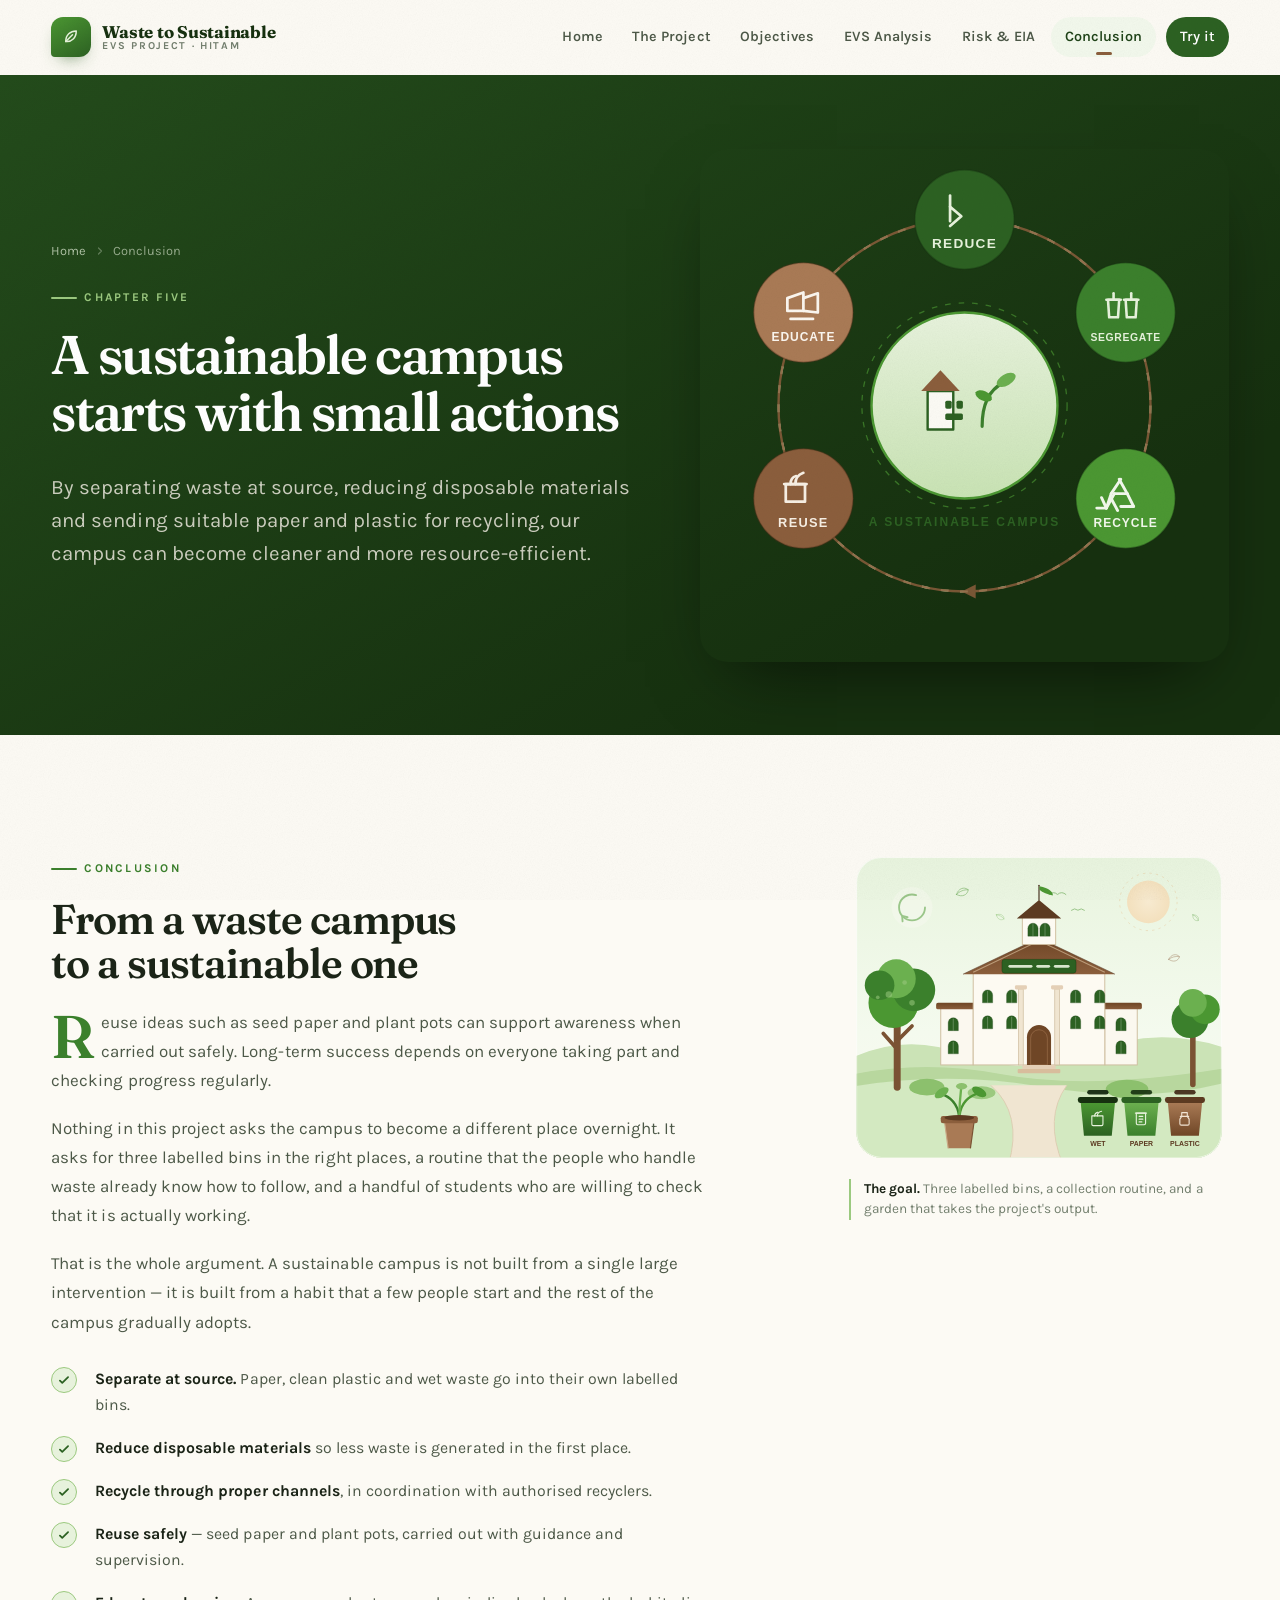
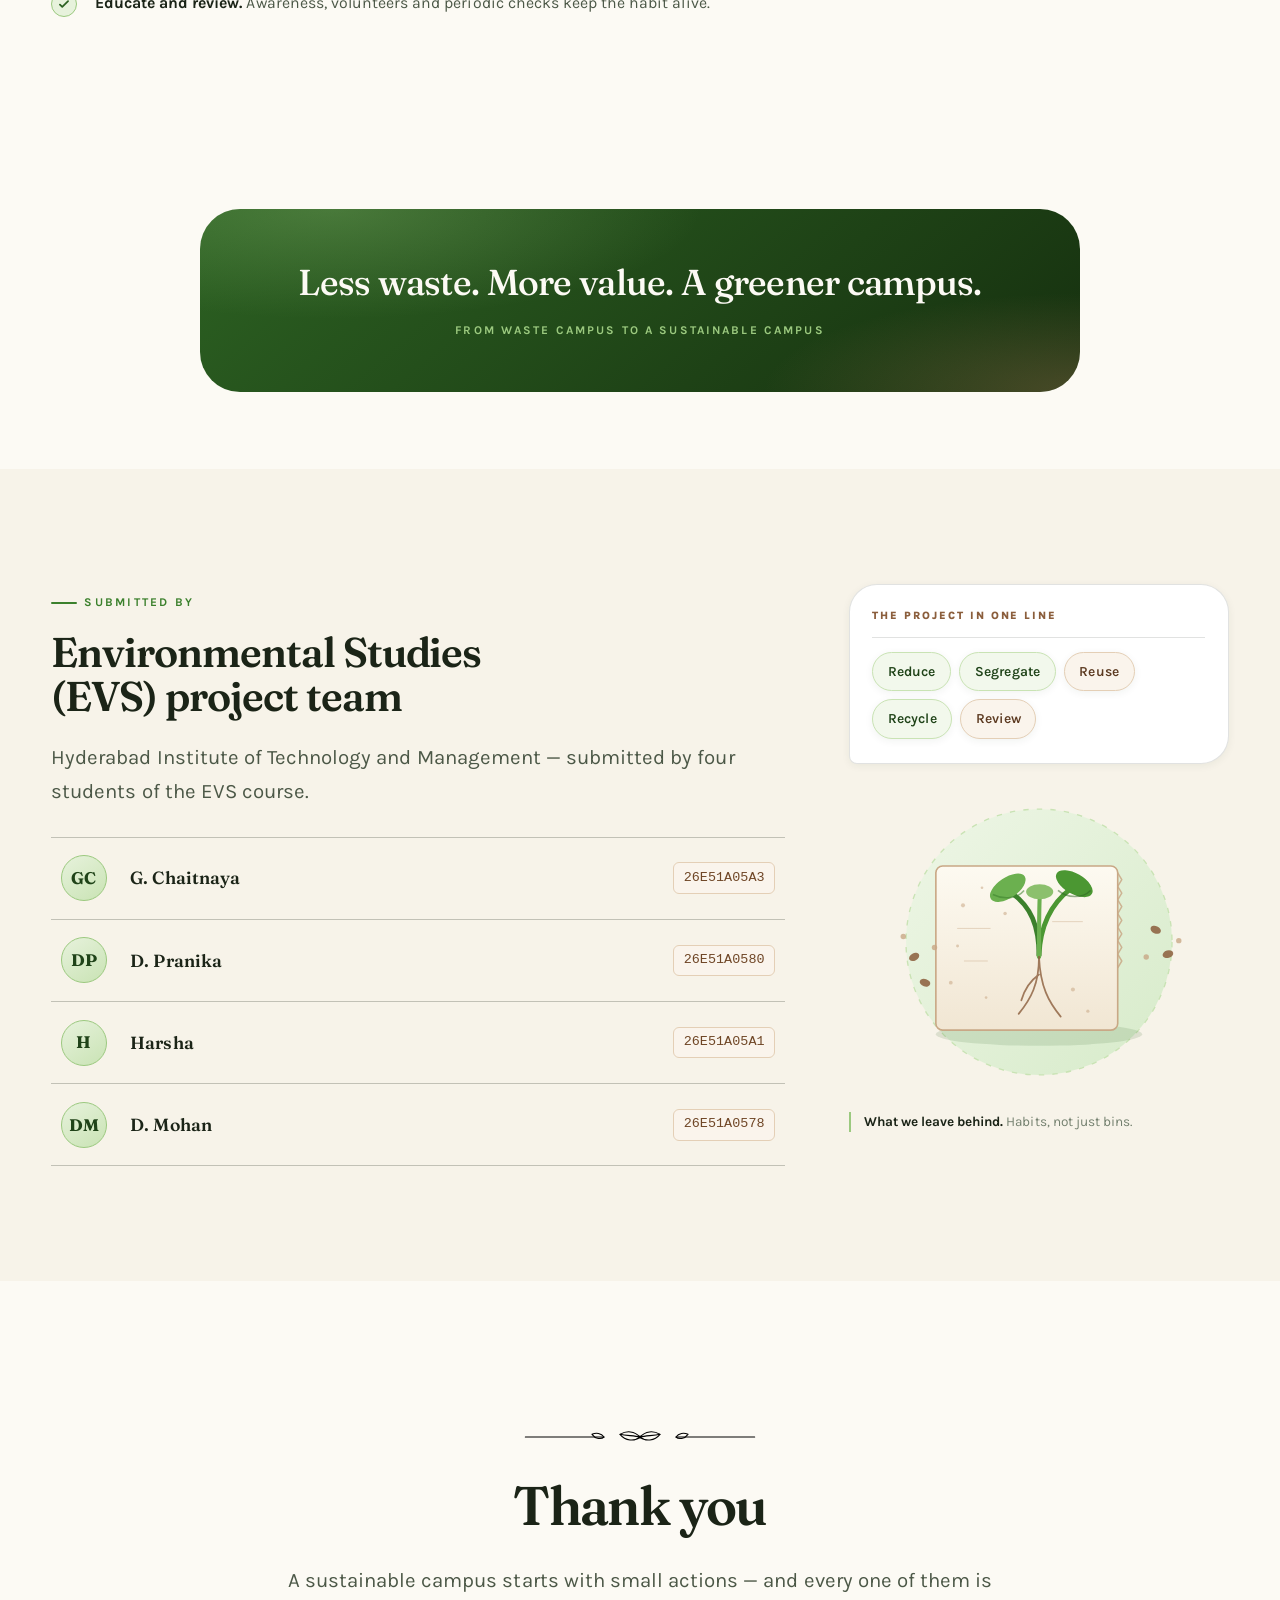
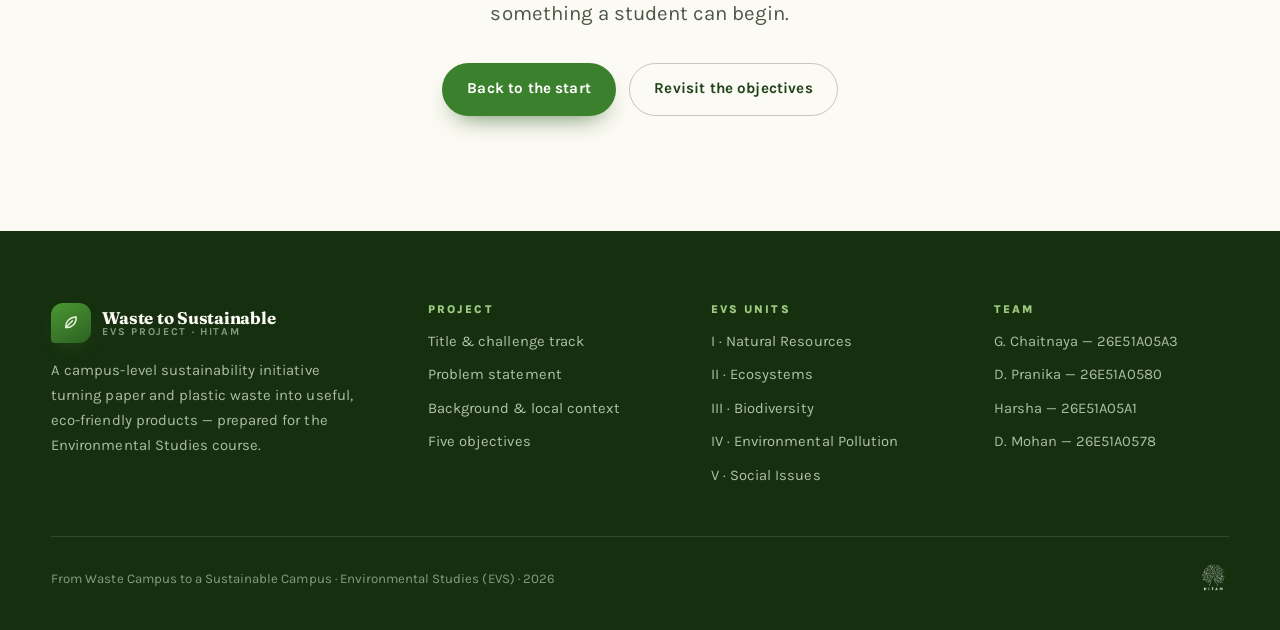
==== conclusion.html @ 734e5c44 "Add EVS project website: six pages, assets and screenshots" ====
<!DOCTYPE html>
<html lang="en">
<head>
<meta charset="utf-8">
<meta name="viewport" content="width=device-width, initial-scale=1">
<title>Conclusion — From Waste Campus to a Sustainable Campus | EVS Project</title>
<meta name="description" content="The conclusion of the EVS project From Waste Campus to a Sustainable Campus, with the project team of Hyderabad Institute of Technology and Management.">
<link rel="icon" href="assets/img/favicon.svg" type="image/svg+xml">
<link rel="preconnect" href="https://fonts.googleapis.com">
<link rel="preconnect" href="https://fonts.gstatic.com" crossorigin>
<link href="https://fonts.googleapis.com/css2?family=Fraunces:ital,opsz,wght,SOFT,WONK@0,9..144,300..800,0..100,0..1;1,9..144,300..800,0..100,0..1&family=Karla:ital,wght@0,400..700;1,400..600&display=swap" rel="stylesheet">
<link rel="stylesheet" href="assets/css/style.css">
</head>
<body>

<div class="progress" aria-hidden="true"></div>

<header class="site-header">
  <div class="shell nav">
    <a class="brand" href="index.html">
      <span class="brand__mark" aria-hidden="true">
        <svg viewBox="0 0 64 64" fill="none" stroke="currentColor" stroke-width="4" stroke-linecap="round" stroke-linejoin="round">
          <path d="M18 44 C18 26 30 16 46 16 C46 34 34 46 18 44 Z"/><path d="M18 44 L36 26"/>
        </svg>
      </span>
      <span class="brand__text">
        <span class="brand__name">Waste&nbsp;to&nbsp;Sustainable</span>
        <span class="brand__sub">EVS Project · HITAM</span>
      </span>
    </a>
    <button class="nav__toggle" type="button" aria-expanded="false" aria-label="Toggle navigation menu">
      <span></span><span></span><span></span>
    </button>
    <ul class="nav__links">
      <li><a href="index.html">Home</a></li>
      <li><a href="project.html">The Project</a></li>
      <li><a href="objectives.html">Objectives</a></li>
      <li><a href="evs-analysis.html">EVS Analysis</a></li>
      <li><a href="risk.html">Risk &amp; EIA</a></li>
      <li><a href="conclusion.html">Conclusion</a></li>
      <li><a class="nav__cta" href="objectives.html#lab">Try it</a></li>
    </ul>
  </div>
</header>

<!-- ======================================================= PAGE HERO -->
<section class="phero">
  <div class="shell phero__inner">
    <div>
      <nav class="crumbs" aria-label="Breadcrumb">
        <a href="index.html">Home</a>
        <svg viewBox="0 0 24 24" fill="none" stroke="currentColor" stroke-width="2.4" stroke-linecap="round" stroke-linejoin="round"><path d="m9 6 6 6-6 6"/></svg>
        <span>Conclusion</span>
      </nav>
      <span class="eyebrow" style="color:var(--green-300)">Chapter five</span>
      <h1 class="display-lg">A sustainable campus starts with small actions</h1>
      <p class="lede">
        By separating waste at source, reducing disposable materials and sending suitable paper and
        plastic for recycling, our campus can become cleaner and more resource-efficient.
      </p>
    </div>
    <div class="phero__art">
      <img src="assets/img/cycle-loop.svg" alt="Five-step loop connecting Reduce, Segregate, Recycle, Reuse and Educate around a campus building.">
    </div>
  </div>
</section>

<!-- ======================================================= NARRATIVE -->
<section class="section">
  <div class="shell ed ed--wide-side">
    <div class="ed__main prose reveal">
      <span class="eyebrow">Conclusion</span>
      <h2 class="display-md">From a waste campus to a sustainable one</h2>
      <p>
        Reuse ideas such as seed paper and plant pots can support awareness when carried out safely.
        Long-term success depends on everyone taking part and checking progress regularly.
      </p>
      <p>
        Nothing in this project asks the campus to become a different place overnight. It asks for
        three labelled bins in the right places, a routine that the people who handle waste already
        know how to follow, and a handful of students who are willing to check that it is actually
        working.
      </p>
      <p>
        That is the whole argument. A sustainable campus is not built from a single large
        intervention — it is built from a habit that a few people start and the rest of the campus
        gradually adopts.
      </p>

      <ul class="checklist" style="margin-top:1.8rem;gap:1rem">
        <li><span class="checklist__mark"><svg viewBox="0 0 24 24" fill="none" stroke="currentColor" stroke-width="3" stroke-linecap="round" stroke-linejoin="round"><path d="m5 13 4 4L19 7"/></svg></span><span><strong>Separate at source.</strong> Paper, clean plastic and wet waste go into their own labelled bins.</span></li>
        <li><span class="checklist__mark"><svg viewBox="0 0 24 24" fill="none" stroke="currentColor" stroke-width="3" stroke-linecap="round" stroke-linejoin="round"><path d="m5 13 4 4L19 7"/></svg></span><span><strong>Reduce disposable materials</strong> so less waste is generated in the first place.</span></li>
        <li><span class="checklist__mark"><svg viewBox="0 0 24 24" fill="none" stroke="currentColor" stroke-width="3" stroke-linecap="round" stroke-linejoin="round"><path d="m5 13 4 4L19 7"/></svg></span><span><strong>Recycle through proper channels</strong>, in coordination with authorised recyclers.</span></li>
        <li><span class="checklist__mark"><svg viewBox="0 0 24 24" fill="none" stroke="currentColor" stroke-width="3" stroke-linecap="round" stroke-linejoin="round"><path d="m5 13 4 4L19 7"/></svg></span><span><strong>Reuse safely</strong> — seed paper and plant pots, carried out with guidance and supervision.</span></li>
        <li><span class="checklist__mark"><svg viewBox="0 0 24 24" fill="none" stroke="currentColor" stroke-width="3" stroke-linecap="round" stroke-linejoin="round"><path d="m5 13 4 4L19 7"/></svg></span><span><strong>Educate and review.</strong> Awareness, volunteers and periodic checks keep the habit alive.</span></li>
      </ul>
    </div>

    <aside class="ed__aside reveal">
      <figure class="figure figure--bare">
        <img src="assets/img/hero-campus.svg" alt="Illustration of the campus with labelled bins, trees and a plant pot made from a reused container.">
        <figcaption><b>The goal.</b> Three labelled bins, a collection routine, and a garden that takes the project's output.</figcaption>
      </figure>
    </aside>
  </div>
</section>

<!-- ======================================================= PULL -->
<section class="section section--tight">
  <div class="shell shell--narrow">
    <div class="pull reveal">
      <blockquote>Less waste. More value. A greener campus.</blockquote>
      <cite>From Waste Campus to a Sustainable Campus</cite>
    </div>
  </div>
</section>

<!-- ======================================================= TEAM -->
<section class="section section--paper">
  <div class="shell ed ed--wide-side">
    <div class="ed__main reveal">
      <span class="eyebrow">Submitted by</span>
      <h2 class="display-md">Environmental Studies (EVS) project team</h2>
      <p class="lede" style="margin:.7rem 0 1.8rem">
        Hyderabad Institute of Technology and Management — submitted by four students of the EVS
        course.
      </p>

      <div class="roster">
        <div class="roster__row">
          <span class="roster__av">GC</span>
          <span class="roster__n">G. Chaitnaya</span>
          <span class="roster__r">26E51A05A3</span>
        </div>
        <div class="roster__row">
          <span class="roster__av">DP</span>
          <span class="roster__n">D. Pranika</span>
          <span class="roster__r">26E51A0580</span>
        </div>
        <div class="roster__row">
          <span class="roster__av">H</span>
          <span class="roster__n">Harsha</span>
          <span class="roster__r">26E51A05A1</span>
        </div>
        <div class="roster__row">
          <span class="roster__av">DM</span>
          <span class="roster__n">D. Mohan</span>
          <span class="roster__r">26E51A0578</span>
        </div>
      </div>
    </div>

    <aside class="ed__aside reveal">
      <div class="sidecard">
        <div class="sidecard__title">The project in one line</div>
        <div class="tag-strip">
          <span class="chip chip--green">Reduce</span>
          <span class="chip chip--green">Segregate</span>
          <span class="chip chip--brown">Reuse</span>
          <span class="chip chip--green">Recycle</span>
          <span class="chip chip--brown">Review</span>
        </div>
      </div>
      <figure class="figure figure--bare" style="margin-top:1.4rem">
        <img src="assets/img/seed-paper.svg" alt="Recycled paper sheet with a seedling sprouting through it.">
        <figcaption><b>What we leave behind.</b> Habits, not just bins.</figcaption>
      </figure>
    </aside>
  </div>
</section>

<!-- ======================================================= THANKS -->
<section class="section">
  <div class="shell shell--narrow text-center">
    <img class="divider-leaf reveal" src="assets/img/leaf-rule.svg" alt="" style="width:240px;color:var(--green-500);margin-inline:auto">
    <h2 class="display-lg reveal" style="margin-top:.5rem">Thank you</h2>
    <p class="lede reveal" style="margin-inline:auto">
      A sustainable campus starts with small actions — and every one of them is something a student
      can begin.
    </p>
    <div class="reveal" style="margin-top:2rem;display:flex;gap:.8rem;justify-content:center;flex-wrap:wrap">
      <a class="btn btn--primary" href="index.html">Back to the start</a>
      <a class="btn btn--ghost" href="objectives.html">Revisit the objectives</a>
    </div>
  </div>
</section>

<!-- ======================================================= FOOTER -->
<footer class="site-footer">
  <div class="shell">
    <div class="footer__grid">
      <div class="footer__brand">
        <a class="brand" href="index.html" style="color:var(--cream)">
          <span class="brand__mark" aria-hidden="true">
            <svg viewBox="0 0 64 64" fill="none" stroke="currentColor" stroke-width="4" stroke-linecap="round" stroke-linejoin="round"><path d="M18 44 C18 26 30 16 46 16 C46 34 34 46 18 44 Z"/><path d="M18 44 L36 26"/></svg>
          </span>
          <span class="brand__text">
            <span class="brand__name">Waste&nbsp;to&nbsp;Sustainable</span>
            <span class="brand__sub" style="color:rgba(231,242,220,.55)">EVS Project · HITAM</span>
          </span>
        </a>
        <p>
          A campus-level sustainability initiative turning paper and plastic waste into useful,
          eco-friendly products — prepared for the Environmental Studies course.
        </p>
      </div>
      <div>
        <h4>Project</h4>
        <ul class="footer__list">
          <li><a href="project.html">Title &amp; challenge track</a></li>
          <li><a href="project.html#problem">Problem statement</a></li>
          <li><a href="project.html#background">Background &amp; local context</a></li>
          <li><a href="objectives.html">Five objectives</a></li>
        </ul>
      </div>
      <div>
        <h4>EVS units</h4>
        <ul class="footer__list">
          <li><a href="evs-analysis.html#unit-1">I · Natural Resources</a></li>
          <li><a href="evs-analysis.html#unit-2">II · Ecosystems</a></li>
          <li><a href="evs-analysis.html#unit-3">III · Biodiversity</a></li>
          <li><a href="evs-analysis.html#unit-4">IV · Environmental Pollution</a></li>
          <li><a href="evs-analysis.html#unit-5">V · Social Issues</a></li>
        </ul>
      </div>
      <div>
        <h4>Team</h4>
        <ul class="footer__list">
          <li>G. Chaitnaya — 26E51A05A3</li>
          <li>D. Pranika — 26E51A0580</li>
          <li>Harsha — 26E51A05A1</li>
          <li>D. Mohan — 26E51A0578</li>
        </ul>
      </div>
    </div>
    <div class="footer__bottom">
      <span>From Waste Campus to a Sustainable Campus · Environmental Studies (EVS) · <span data-year>2026</span></span>
      <span class="footer__seal"><img src="assets/img/hitam-mark.png" alt="HITAM — find your path"></span>
    </div>
  </div>
</footer>

<button class="to-top" type="button" aria-label="Back to top">
  <svg viewBox="0 0 24 24" stroke-width="2.4" stroke-linecap="round" stroke-linejoin="round"><path d="M12 19V5"/><path d="m5 12 7-7 7 7"/></svg>
</button>

<script src="assets/js/main.js"></script>
</body>
</html>
---- assets/css/style.css ----
/* ==========================================================================
   FROM WASTE CAMPUS TO A SUSTAINABLE CAMPUS
   EVS Project Website — Design System
   Palette: Greens (campus) · White/Paper · Light Chocolate Brown (earth)
   ========================================================================== */

/* --------------------------------------------------------------------------
   1. TOKENS
   -------------------------------------------------------------------------- */
:root {
  /* Greens */
  --green-900: #16300f;
  --green-800: #1f4318;
  --green-700: #2c6122;
  --green-600: #3b802c;
  --green-500: #4b9732;   /* HITAM green, sampled from the source deck */
  --green-400: #6bb04f;
  --green-300: #9bc97f;
  --green-200: #c9e3b4;
  --green-100: #e7f2dc;
  --green-050: #f2f8ec;

  /* Light chocolate brown */
  --brown-900: #3e2513;
  --brown-800: #4a2d18;
  --brown-700: #5c3a21;
  --brown-600: #6f4626;
  --brown-500: #8b5e3c;
  --brown-400: #a97a55;
  --brown-300: #c9a886;
  --brown-200: #e4cfb6;
  --brown-100: #f1e3d3;
  --brown-050: #faf4ec;

  /* Neutrals */
  --cream: #fcfaf4;
  --paper: #f7f3e9;
  --white: #ffffff;
  --ink: #1b2417;
  --ink-soft: #4c5847;
  --ink-mute: #74806f;

  --line: rgba(27, 36, 23, 0.13);
  --line-strong: rgba(27, 36, 23, 0.24);

  /* Typography */
  --font-display: "Fraunces", "Iowan Old Style", Georgia, "Times New Roman", serif;
  --font-body: "Karla", "Helvetica Neue", -apple-system, BlinkMacSystemFont, "Segoe UI", sans-serif;

  /* Space & shape */
  --shell: 1240px;
  --gut: clamp(1.15rem, 4vw, 3.5rem);
  --r-sm: 10px;
  --r-md: 18px;
  --r-lg: 28px;
  --r-xl: 40px;

  --shadow-sm: 0 2px 8px rgba(22, 48, 15, 0.06);
  --shadow-md: 0 12px 30px -14px rgba(22, 48, 15, 0.28);
  --shadow-lg: 0 30px 70px -28px rgba(22, 48, 15, 0.4);

  --ease: cubic-bezier(0.22, 0.61, 0.36, 1);
}

/* --------------------------------------------------------------------------
   2. RESET & BASE
   -------------------------------------------------------------------------- */
*,
*::before,
*::after { box-sizing: border-box; }

html {
  scroll-behavior: smooth;
  -webkit-text-size-adjust: 100%;
}

body {
  margin: 0;
  background: var(--cream);
  color: var(--ink);
  font-family: var(--font-body);
  font-size: clamp(1rem, 0.97rem + 0.14vw, 1.075rem);
  line-height: 1.68;
  font-weight: 400;
  letter-spacing: 0.002em;
  -webkit-font-smoothing: antialiased;
  overflow-x: hidden;
}

img, svg { max-width: 100%; display: block; }
button { font: inherit; color: inherit; }

h1, h2, h3, h4 {
  font-family: var(--font-display);
  font-weight: 600;
  line-height: 1.06;
  letter-spacing: -0.02em;
  margin: 0 0 0.55em;
  text-wrap: balance;
  font-variation-settings: "SOFT" 18, "WONK" 0;
}

p { margin: 0 0 1.1em; text-wrap: pretty; }
p:last-child { margin-bottom: 0; }

a { color: var(--green-700); text-decoration-color: var(--green-300); text-underline-offset: 3px; }
a:hover { color: var(--brown-600); }

::selection { background: var(--green-200); color: var(--green-900); }

:focus-visible {
  outline: 2.5px solid var(--brown-500);
  outline-offset: 3px;
  border-radius: 4px;
}

/* Paper grain overlay */
body::before {
  content: "";
  position: fixed;
  inset: 0;
  pointer-events: none;
  z-index: 9999;
  opacity: 0.32;
  mix-blend-mode: multiply;
  background-image: url("data:image/svg+xml,%3Csvg xmlns='http://www.w3.org/2000/svg' width='180' height='180'%3E%3Cfilter id='n'%3E%3CfeTurbulence type='fractalNoise' baseFrequency='0.85' numOctaves='3' stitchTiles='stitch'/%3E%3CfeColorMatrix type='saturate' values='0'/%3E%3C/filter%3E%3Crect width='180' height='180' filter='url(%23n)' opacity='0.22'/%3E%3C/svg%3E");
}

/* --------------------------------------------------------------------------
   3. LAYOUT PRIMITIVES
   -------------------------------------------------------------------------- */
.shell {
  width: min(100% - (var(--gut) * 2), var(--shell));
  margin-inline: auto;
}

.shell--wide { --shell: 1440px; }
.shell--narrow { --shell: 880px; }

.section {
  padding-block: clamp(4rem, 9vw, 8rem);
  position: relative;
}

.section--tight { padding-block: clamp(3rem, 6vw, 5rem); }
.section--paper { background: var(--paper); }
.section--green { background: var(--green-800); color: var(--green-100); }
.section--brown { background: var(--brown-050); }
.section--dark-green { background: var(--green-900); color: var(--green-100); }

/* --------------------------------------------------------------------------
   4. TYPOGRAPHY HELPERS
   -------------------------------------------------------------------------- */
.eyebrow {
  display: inline-flex;
  align-items: center;
  gap: 0.6em;
  font-size: 0.74rem;
  font-weight: 700;
  letter-spacing: 0.19em;
  text-transform: uppercase;
  color: var(--green-600);
  margin-bottom: 1.1rem;
}
.eyebrow::before {
  content: "";
  width: 26px;
  height: 2px;
  background: currentColor;
  border-radius: 2px;
}
.section--green .eyebrow,
.section--dark-green .eyebrow { color: var(--green-300); }

.display-xl {
  font-size: clamp(2.6rem, 1.5rem + 5.2vw, 5rem);
  font-weight: 600;
  letter-spacing: -0.035em;
  line-height: 0.97;
}
.display-lg {
  font-size: clamp(2rem, 1.25rem + 3.1vw, 3.4rem);
  letter-spacing: -0.03em;
}
.display-md {
  font-size: clamp(1.6rem, 1.1rem + 2.2vw, 2.6rem);
  letter-spacing: -0.025em;
}

.lede {
  font-size: clamp(1.05rem, 0.98rem + 0.45vw, 1.28rem);
  line-height: 1.62;
  color: var(--ink-soft);
  max-width: 62ch;
}
.section--green .lede,
.section--dark-green .lede { color: rgba(231, 242, 220, 0.86); }

.serif-italic {
  font-family: var(--font-display);
  font-style: italic;
  font-variation-settings: "SOFT" 40, "WONK" 1;
  font-weight: 400;
}

.text-center { text-align: center; }
.text-center .lede { margin-inline: auto; }
.measure { max-width: 68ch; }
.measure-tight { max-width: 54ch; }

.green-text { color: var(--green-600); }
.brown-text { color: var(--brown-500); }
.muted { color: var(--ink-mute); }

/* --------------------------------------------------------------------------
   5. BUTTONS & CHIPS
   -------------------------------------------------------------------------- */
.btn {
  display: inline-flex;
  align-items: center;
  justify-content: center;
  gap: 0.6em;
  padding: 0.85em 1.6em;
  border-radius: 999px;
  border: 1.5px solid transparent;
  font-weight: 700;
  font-size: 0.95rem;
  letter-spacing: 0.01em;
  text-decoration: none;
  cursor: pointer;
  transition: transform 0.28s var(--ease), background-color 0.28s var(--ease),
              color 0.28s var(--ease), border-color 0.28s var(--ease),
              box-shadow 0.28s var(--ease);
  white-space: nowrap;
}
.btn svg { width: 1.05em; height: 1.05em; flex: none; }

.btn--primary {
  background: var(--green-600);
  color: var(--white);
  box-shadow: 0 12px 26px -14px rgba(44, 97, 34, 0.9);
}
.btn--primary:hover {
  background: var(--green-700);
  color: var(--white);
  transform: translateY(-2px);
  box-shadow: 0 18px 32px -14px rgba(44, 97, 34, 0.85);
}

.btn--chocolate {
  background: var(--brown-500);
  color: var(--white);
  box-shadow: 0 12px 26px -14px rgba(92, 58, 33, 0.9);
}
.btn--chocolate:hover {
  background: var(--brown-700);
  color: var(--white);
  transform: translateY(-2px);
}

.btn--ghost {
  border-color: var(--line-strong);
  color: var(--green-800);
  background: transparent;
}
.btn--ghost:hover {
  border-color: var(--green-500);
  background: var(--green-050);
  color: var(--green-800);
  transform: translateY(-2px);
}

.btn--onDark {
  border-color: rgba(255, 255, 255, 0.45);
  color: var(--white);
}
.btn--onDark:hover {
  background: rgba(255, 255, 255, 0.12);
  border-color: var(--white);
  color: var(--white);
  transform: translateY(-2px);
}

.chip {
  display: inline-flex;
  align-items: center;
  gap: 0.5em;
  padding: 0.5em 1.05em;
  border-radius: 999px;
  border: 1px solid var(--line);
  background: var(--white);
  font-size: 0.87rem;
  font-weight: 600;
  letter-spacing: 0.01em;
  color: var(--ink-soft);
  box-shadow: var(--shadow-sm);
}
.chip--green { background: var(--green-050); border-color: var(--green-200); color: var(--green-800); }
.chip--brown { background: var(--brown-050); border-color: var(--brown-200); color: var(--brown-700); }
.chip .dot { width: 7px; height: 7px; border-radius: 50%; background: currentColor; flex: none; }

/* --------------------------------------------------------------------------
   6. HEADER / NAV
   -------------------------------------------------------------------------- */
.progress {
  position: fixed;
  top: 0;
  left: 0;
  height: 3px;
  width: 100%;
  transform-origin: 0 50%;
  transform: scaleX(0);
  background: linear-gradient(90deg, var(--green-400), var(--green-600), var(--brown-500));
  z-index: 120;
}

.site-header {
  position: sticky;
  top: 0;
  z-index: 110;
  background: rgba(252, 250, 244, 0.94);
  backdrop-filter: blur(18px) saturate(1.3);
  -webkit-backdrop-filter: blur(14px) saturate(1.3);
  border-bottom: 1px solid transparent;
  transition: border-color 0.3s var(--ease), box-shadow 0.3s var(--ease),
              background-color 0.3s var(--ease);
}
.site-header.is-stuck {
  border-bottom-color: var(--line);
  box-shadow: 0 10px 30px -26px rgba(22, 48, 15, 0.7);
}

.nav {
  display: flex;
  align-items: center;
  justify-content: space-between;
  gap: 1.5rem;
  min-height: 74px;
}

.brand {
  display: inline-flex;
  align-items: center;
  gap: 0.7rem;
  text-decoration: none;
  color: var(--green-900);
  flex: none;
}
.brand__mark {
  width: 40px;
  height: 40px;
  flex: none;
  border-radius: 12px 12px 12px 4px;
  background: linear-gradient(150deg, var(--green-500), var(--green-700));
  display: grid;
  place-items: center;
  color: var(--green-100);
  box-shadow: 0 8px 18px -10px rgba(44, 97, 34, 0.9);
}
.brand__mark svg { width: 24px; height: 24px; }
.brand__text { display: flex; flex-direction: column; line-height: 1.05; }
.brand__name {
  font-family: var(--font-display);
  font-weight: 700;
  font-size: 1.06rem;
  letter-spacing: -0.015em;
}
.brand__sub {
  font-size: 0.66rem;
  letter-spacing: 0.16em;
  text-transform: uppercase;
  color: var(--ink-mute);
  font-weight: 700;
}

.nav__links {
  display: flex;
  align-items: center;
  gap: 0.15rem;
  list-style: none;
  margin: 0;
  padding: 0;
}
.nav__links a {
  display: block;
  padding: 0.5rem 0.85rem;
  border-radius: 999px;
  font-size: 0.9rem;
  font-weight: 600;
  color: var(--ink-soft);
  text-decoration: none;
  position: relative;
  transition: color 0.25s var(--ease), background-color 0.25s var(--ease);
}
.nav__links a:hover { color: var(--green-800); background: var(--green-050); }
.nav__links a[aria-current="page"] { color: var(--green-800); }
.nav__links a[aria-current="page"]::after {
  content: "";
  position: absolute;
  left: 50%;
  bottom: 2px;
  width: 16px;
  height: 3px;
  border-radius: 3px;
  background: var(--brown-500);
  transform: translateX(-50%);
}

.nav__toggle {
  display: none;
  width: 44px;
  height: 44px;
  border-radius: 12px;
  border: 1px solid var(--line);
  background: var(--white);
  cursor: pointer;
  place-items: center;
}
.nav__toggle span {
  display: block;
  width: 18px;
  height: 2px;
  border-radius: 2px;
  background: var(--green-800);
  transition: transform 0.3s var(--ease), opacity 0.2s var(--ease);
}
.nav__toggle span + span { margin-top: 4px; }
.nav__toggle[aria-expanded="true"] span:nth-child(1) { transform: translateY(6px) rotate(45deg); }
.nav__toggle[aria-expanded="true"] span:nth-child(2) { opacity: 0; }
.nav__toggle[aria-expanded="true"] span:nth-child(3) { transform: translateY(-6px) rotate(-45deg); }

@media (max-width: 940px) {
  .nav__toggle { display: grid; }
  .nav__links {
    position: fixed;
    inset: 74px 0 auto 0;
    flex-direction: column;
    align-items: stretch;
    gap: 0.2rem;
    padding: 1rem var(--gut) 1.6rem;
    background: var(--cream);
    border-bottom: 1px solid var(--line);
    box-shadow: var(--shadow-lg);
    transform: translateY(-120%);
    opacity: 0;
    visibility: hidden;
    transition: transform 0.4s var(--ease), opacity 0.3s var(--ease), visibility 0.3s;
    max-height: calc(100vh - 74px);
    overflow-y: auto;
  }
  .nav__links.is-open { transform: translateY(0); opacity: 1; visibility: visible; }
  .nav__links a { padding: 0.85rem 1rem; font-size: 1rem; }
}

/* --------------------------------------------------------------------------
   7. HERO
   -------------------------------------------------------------------------- */
.hero {
  position: relative;
  overflow: hidden;
  background:
    radial-gradient(120% 90% at 82% 12%, rgba(107, 176, 79, 0.42) 0%, rgba(44, 97, 34, 0) 58%),
    radial-gradient(90% 70% at 8% 92%, rgba(92, 58, 33, 0.34) 0%, rgba(44, 97, 34, 0) 62%),
    linear-gradient(155deg, #1f4318 0%, #2c6122 46%, #16300f 100%);
  color: var(--cream);
  isolation: isolate;
}
.hero::after {
  content: "";
  position: absolute;
  inset: 0;
  background-image:
    radial-gradient(circle at 20% 30%, rgba(255, 255, 255, 0.045) 0 1.4px, transparent 1.6px),
    radial-gradient(circle at 70% 60%, rgba(255, 255, 255, 0.04) 0 1.4px, transparent 1.6px);
  background-size: 46px 46px, 68px 68px;
  pointer-events: none;
  z-index: -1;
}
.hero__inner {
  display: grid;
  grid-template-columns: minmax(0, 1.08fr) minmax(0, 0.92fr);
  align-items: center;
  gap: clamp(2rem, 5vw, 4.5rem);
  padding-block: clamp(3.5rem, 8vw, 7rem);
}
.hero__title { color: var(--white); margin-bottom: 0.6rem; }
.hero__title em {
  font-style: italic;
  color: var(--green-300);
  font-variation-settings: "SOFT" 50, "WONK" 1;
}
.hero__kicker {
  display: inline-flex;
  align-items: center;
  gap: 0.7rem;
  font-size: 0.72rem;
  font-weight: 700;
  letter-spacing: 0.18em;
  text-transform: uppercase;
  color: var(--green-200);
  padding: 0.5rem 1rem;
  border: 1px solid rgba(155, 201, 127, 0.4);
  border-radius: 999px;
  background: rgba(255, 255, 255, 0.06);
  margin-bottom: 1.5rem;
}
.hero__kicker svg { width: 15px; height: 15px; }
.hero__lede {
  font-size: clamp(1.05rem, 0.98rem + 0.42vw, 1.22rem);
  color: rgba(247, 243, 233, 0.84);
  max-width: 54ch;
  margin-bottom: 2rem;
}
.hero__actions { display: flex; flex-wrap: wrap; gap: 0.8rem; margin-bottom: 2.2rem; }

.hero__track {
  display: flex;
  flex-wrap: wrap;
  gap: 0.55rem;
  align-items: center;
  padding-top: 1.6rem;
  border-top: 1px solid rgba(255, 255, 255, 0.16);
}
.hero__track-label {
  font-size: 0.68rem;
  letter-spacing: 0.18em;
  text-transform: uppercase;
  color: var(--green-300);
  font-weight: 700;
  margin-right: 0.4rem;
}
.hero__track .chip {
  background: rgba(255, 255, 255, 0.08);
  border-color: rgba(255, 255, 255, 0.2);
  color: var(--cream);
  box-shadow: none;
  backdrop-filter: blur(6px);
}

.hero__art {
  position: relative;
  animation: floaty 9s ease-in-out infinite;
}
.hero__art img { width: 100%; height: auto; filter: drop-shadow(0 40px 60px rgba(0, 0, 0, 0.35)); }

@keyframes floaty {
  0%, 100% { transform: translateY(0); }
  50% { transform: translateY(-14px); }
}

/* Waving banner strip */
.banner {
  background: var(--brown-600);
  color: var(--brown-050);
  overflow: hidden;
  padding-block: 0.65rem;
  border-block: 1px solid rgba(255, 255, 255, 0.12);
}
.banner__track {
  display: flex;
  gap: 3rem;
  width: max-content;
  animation: marquee 38s linear infinite;
}
.banner__track span {
  display: inline-flex;
  align-items: center;
  gap: 0.6rem;
  font-size: 0.78rem;
  letter-spacing: 0.14em;
  text-transform: uppercase;
  font-weight: 700;
  white-space: nowrap;
}
.banner__track svg { width: 15px; height: 15px; opacity: 0.8; }
@keyframes marquee {
  from { transform: translateX(0); }
  to { transform: translateX(-50%); }
}
@media (prefers-reduced-motion: reduce) {
  .banner__track { animation: none; }
  .hero__art { animation: none; }
}

/* --------------------------------------------------------------------------
   8. SECTION HEADING BLOCK
   -------------------------------------------------------------------------- */
.sec-head {
  display: grid;
  grid-template-columns: minmax(0, 1.18fr) minmax(0, 0.82fr);
  gap: clamp(1.5rem, 4vw, 4rem);
  align-items: end;
  margin-bottom: clamp(2.4rem, 5vw, 4rem);
}
.sec-head--stack { grid-template-columns: 1fr; }
.sec-head__title { margin-bottom: 0; }
.sec-head__aside { padding-bottom: 0.35rem; }
@media (max-width: 860px) {
  .sec-head { grid-template-columns: 1fr; align-items: start; }
}

/* Chapter marker */
.chapter {
  display: inline-flex;
  align-items: center;
  gap: 0.55rem;
  font-family: var(--font-display);
  font-size: 0.95rem;
  font-weight: 700;
  color: var(--brown-600);
  margin-bottom: 0.9rem;
}
.chapter__num {
  width: 34px;
  height: 34px;
  display: grid;
  place-items: center;
  border-radius: 50%;
  background: var(--brown-100);
  border: 1.5px solid var(--brown-300);
  font-size: 0.82rem;
  color: var(--brown-700);
  flex: none;
}

/* Leaf rule divider */
.leaf-rule {
  height: 22px;
  width: 100%;
  max-width: 340px;
  margin-block: 1.1rem;
}

/* --------------------------------------------------------------------------
   9. CARDS
   -------------------------------------------------------------------------- */
.grid { display: grid; gap: clamp(1rem, 2vw, 1.6rem); }
.grid--2 { grid-template-columns: repeat(2, minmax(0, 1fr)); }
.grid--3 { grid-template-columns: repeat(3, minmax(0, 1fr)); }
.grid--4 { grid-template-columns: repeat(4, minmax(0, 1fr)); }
@media (max-width: 1000px) {
  .grid--4 { grid-template-columns: repeat(2, minmax(0, 1fr)); }
  .grid--3 { grid-template-columns: repeat(2, minmax(0, 1fr)); }
}
@media (max-width: 680px) {
  .grid--2, .grid--3, .grid--4 { grid-template-columns: 1fr; }
}

.card {
  position: relative;
  background: var(--white);
  border: 1px solid var(--line);
  border-radius: var(--r-lg) var(--r-lg) var(--r-lg) 8px;
  padding: clamp(1.4rem, 2.4vw, 2rem);
  box-shadow: var(--shadow-sm);
  transition: transform 0.4s var(--ease), box-shadow 0.4s var(--ease),
              border-color 0.4s var(--ease);
  overflow: hidden;
}
.card:hover {
  transform: translateY(-5px);
  box-shadow: var(--shadow-md);
  border-color: var(--green-200);
}
.card::before {
  content: "";
  position: absolute;
  inset: 0 auto 0 0;
  width: 4px;
  background: var(--green-500);
  transform: scaleY(0);
  transform-origin: top;
  transition: transform 0.45s var(--ease);
}
.card:hover::before { transform: scaleY(1); }
.card--brown::before { background: var(--brown-500); }
.card--brown:hover { border-color: var(--brown-200); }

.card__icon {
  width: 54px;
  height: 54px;
  border-radius: 16px 16px 16px 5px;
  display: grid;
  place-items: center;
  background: var(--green-050);
  border: 1px solid var(--green-200);
  margin-bottom: 1.1rem;
  color: var(--green-600);
}
.card__icon svg { width: 28px; height: 28px; }
.card--brown .card__icon {
  background: var(--brown-050);
  border-color: var(--brown-200);
  color: var(--brown-600);
}
.card h3 { font-size: 1.28rem; margin-bottom: 0.45rem; }
.card p { color: var(--ink-soft); font-size: 0.97rem; margin-bottom: 0; }

.card__tag {
  display: inline-block;
  font-size: 0.68rem;
  font-weight: 800;
  letter-spacing: 0.16em;
  text-transform: uppercase;
  color: var(--brown-500);
  margin-bottom: 0.6rem;
}

/* Paper-textured card on colored background */
.card--paper {
  background: var(--cream);
  border-color: rgba(27, 36, 23, 0.1);
}
.card--dark {
  background: rgba(255, 255, 255, 0.055);
  border-color: rgba(255, 255, 255, 0.14);
  color: var(--green-100);
  backdrop-filter: blur(6px);
}
.card--dark:hover { border-color: rgba(155, 201, 127, 0.5); }
.card--dark p { color: rgba(231, 242, 220, 0.78); }
.card--dark .card__icon {
  background: rgba(155, 201, 127, 0.14);
  border-color: rgba(155, 201, 127, 0.3);
  color: var(--green-300);
}

/* --------------------------------------------------------------------------
   10. OBJECTIVE RAIL (5 Rs)
   -------------------------------------------------------------------------- */
.rail {
  display: grid;
  grid-template-columns: repeat(5, minmax(0, 1fr));
  gap: 1px;
  background: var(--line);
  border: 1px solid var(--line);
  border-radius: var(--r-lg);
  overflow: hidden;
}
.rail__item {
  background: var(--white);
  padding: clamp(1.3rem, 2.2vw, 1.9rem) clamp(1rem, 1.6vw, 1.35rem);
  position: relative;
  transition: background-color 0.35s var(--ease);
}
.rail__item:hover { background: var(--green-050); }
.rail__item::after {
  content: "";
  position: absolute;
  left: 50%;
  bottom: 0;
  width: 0;
  height: 3px;
  background: var(--brown-500);
  transform: translateX(-50%);
  transition: width 0.4s var(--ease);
}
.rail__item:hover::after { width: 52%; }
.rail__num {
  font-family: var(--font-display);
  font-size: 0.86rem;
  font-weight: 700;
  letter-spacing: 0.12em;
  color: var(--brown-500);
  margin-bottom: 0.55rem;
}
.rail__name {
  font-family: var(--font-display);
  font-size: clamp(1.15rem, 1rem + 0.5vw, 1.45rem);
  font-weight: 700;
  letter-spacing: 0.02em;
  text-transform: uppercase;
  color: var(--green-800);
  margin-bottom: 0.5rem;
}
.rail__desc { font-size: 0.9rem; color: var(--ink-soft); line-height: 1.55; margin: 0; }
@media (max-width: 980px) {
  .rail { grid-template-columns: repeat(2, minmax(0, 1fr)); }
}
@media (max-width: 600px) {
  .rail { grid-template-columns: 1fr; }
}

/* --------------------------------------------------------------------------
   11. SPLIT FEATURE (art + text)
   -------------------------------------------------------------------------- */
.split {
  display: grid;
  grid-template-columns: minmax(0, 0.95fr) minmax(0, 1.05fr);
  gap: clamp(1.6rem, 5vw, 4.5rem);
  align-items: center;
}
.split--flip > .split__art { order: 2; }
@media (max-width: 900px) {
  .split { grid-template-columns: 1fr; }
  .split--flip > .split__art { order: 0; }
}
.split__art {
  position: relative;
}
.split__art img {
  width: 100%;
  border-radius: var(--r-xl);
  box-shadow: var(--shadow-lg);
}
.split__art--bare img { box-shadow: none; border-radius: 0; }

/* Sticky art frame */
.frame {
  position: relative;
  padding: clamp(1.2rem, 2.4vw, 2rem);
  background: var(--cream);
  border: 1px solid var(--line);
  border-radius: var(--r-xl);
  box-shadow: var(--shadow-md);
}
.frame::after {
  content: "";
  position: absolute;
  inset: 12px;
  border: 1.5px dashed var(--green-200);
  border-radius: calc(var(--r-xl) - 12px);
  pointer-events: none;
}

/* --------------------------------------------------------------------------
   12. LIST STYLES
   -------------------------------------------------------------------------- */
.checklist { list-style: none; margin: 0; padding: 0; display: grid; gap: 0.95rem; }
.checklist li {
  display: grid;
  grid-template-columns: 30px 1fr;
  gap: 0.85rem;
  align-items: start;
  font-size: 0.99rem;
  color: var(--ink-soft);
}
.checklist li strong { color: var(--ink); font-weight: 700; }
.checklist__mark {
  width: 26px;
  height: 26px;
  border-radius: 50%;
  background: var(--green-100);
  border: 1px solid var(--green-300);
  display: grid;
  place-items: center;
  color: var(--green-700);
  flex: none;
  margin-top: 1px;
}
.checklist__mark svg { width: 14px; height: 14px; }
.checklist--brown .checklist__mark {
  background: var(--brown-100);
  border-color: var(--brown-300);
  color: var(--brown-700);
}

.keyline {
  list-style: none;
  margin: 0;
  padding: 0;
  display: grid;
  gap: 0.7rem;
}
.keyline li {
  position: relative;
  padding-left: 1.4rem;
  color: var(--ink-soft);
  font-size: 0.98rem;
}
.keyline li::before {
  content: "";
  position: absolute;
  left: 0;
  top: 0.72em;
  width: 8px;
  height: 8px;
  border-radius: 2px;
  background: var(--brown-400);
  transform: rotate(45deg);
}

/* Definition rows */
.defrow {
  display: grid;
  grid-template-columns: minmax(150px, 210px) minmax(0, 1fr);
  gap: clamp(0.8rem, 2vw, 2rem);
  padding-block: 1.1rem;
  border-bottom: 1px dashed var(--line-strong);
  align-items: baseline;
}
.defrow:last-child { border-bottom: 0; }
.defrow dt {
  font-family: var(--font-display);
  font-weight: 700;
  font-size: 1.02rem;
  color: var(--green-800);
  letter-spacing: 0.01em;
}
.defrow dd { margin: 0; color: var(--ink-soft); font-size: 0.98rem; }
@media (max-width: 640px) {
  .defrow { grid-template-columns: 1fr; gap: 0.25rem; }
}

/* --------------------------------------------------------------------------
   13. RISK TABLE
   -------------------------------------------------------------------------- */
.risk-table {
  width: 100%;
  border-collapse: separate;
  border-spacing: 0;
  background: var(--white);
  border: 1px solid var(--line);
  border-radius: var(--r-lg);
  overflow: hidden;
  box-shadow: var(--shadow-sm);
}
.risk-table th {
  text-align: left;
  font-size: 0.7rem;
  letter-spacing: 0.16em;
  text-transform: uppercase;
  font-weight: 800;
  color: var(--green-100);
  background: var(--green-700);
  padding: 1rem 1.2rem;
}
.risk-table td {
  padding: 1.15rem 1.2rem;
  border-top: 1px solid var(--line);
  vertical-align: top;
  font-size: 0.95rem;
  color: var(--ink-soft);
}
.risk-table tbody tr:nth-child(even) { background: var(--green-050); }
.risk-table tbody tr { transition: background-color 0.3s var(--ease); }
.risk-table tbody tr:hover { background: var(--brown-050); }
.risk-table .r-risk { font-weight: 700; color: var(--brown-700); width: 22%; }
.risk-table .r-ctrl { color: var(--green-800); }
.risk-table .r-ctrl strong { color: var(--green-900); }
@media (max-width: 760px) {
  .risk-table, .risk-table tbody, .risk-table tr, .risk-table td { display: block; width: 100%; }
  .risk-table thead { display: none; }
  .risk-table tr { border-top: 1px solid var(--line-strong); padding-block: 0.5rem; }
  .risk-table td { border: 0; padding: 0.35rem 1.1rem; }
  .risk-table td::before {
    content: attr(data-label) " ";
    display: block;
    font-size: 0.65rem;
    letter-spacing: 0.14em;
    text-transform: uppercase;
    font-weight: 800;
    color: var(--green-600);
  }
}

/* --------------------------------------------------------------------------
   14. INTERACTIVE SEGREGATION DEMO
   -------------------------------------------------------------------------- */
.lab {
  display: grid;
  grid-template-columns: minmax(0, 1fr) minmax(0, 1.05fr);
  gap: clamp(1.4rem, 3.5vw, 3rem);
  align-items: start;
}
@media (max-width: 920px) { .lab { grid-template-columns: 1fr; } }

.lab__items { display: grid; gap: 0.75rem; }
.lab__item {
  display: grid;
  grid-template-columns: 44px 1fr auto;
  align-items: center;
  gap: 0.9rem;
  padding: 0.85rem 1rem;
  border-radius: var(--r-md);
  border: 1.5px solid var(--line);
  background: var(--white);
  cursor: pointer;
  text-align: left;
  width: 100%;
  transition: border-color 0.3s var(--ease), background-color 0.3s var(--ease),
              transform 0.3s var(--ease), box-shadow 0.3s var(--ease);
}
.lab__item:hover:not(:disabled) {
  border-color: var(--green-400);
  transform: translateX(4px);
  box-shadow: var(--shadow-sm);
}
.lab__item:disabled { cursor: default; opacity: 0.55; }
.lab__item.is-sorted { border-color: var(--green-300); background: var(--green-050); opacity: 1; }
.lab__item.is-selected {
  border-color: var(--green-500);
  background: var(--green-050);
  box-shadow: 0 0 0 3px rgba(75, 151, 50, 0.16);
  transform: translateX(4px);
}
.lab__item.is-sorted .lab__go { color: var(--green-600); }
.lab__item.is-sorted .lab__go::after { content: " ✓"; }
.lab__thumb {
  width: 44px;
  height: 44px;
  border-radius: 12px;
  display: grid;
  place-items: center;
  background: var(--paper);
  border: 1px solid var(--line);
}
.lab__thumb svg { width: 26px; height: 26px; }
.lab__name { font-weight: 700; font-size: 0.97rem; color: var(--ink); display: block; }
.lab__hint { font-size: 0.82rem; color: var(--ink-mute); }
.lab__go {
  font-size: 0.68rem;
  letter-spacing: 0.14em;
  text-transform: uppercase;
  font-weight: 800;
  color: var(--green-600);
}

.lab__bins {
  display: grid;
  grid-template-columns: repeat(3, minmax(0, 1fr));
  gap: 0.7rem;
  align-items: end;
}
.bin {
  border-radius: var(--r-md);
  padding: 1rem 0.8rem 0.9rem;
  text-align: center;
  border: 1.5px dashed var(--line-strong);
  background: var(--white);
  transition: background-color 0.4s var(--ease), border-color 0.4s var(--ease),
              transform 0.4s var(--ease);
}
.bin.is-hit {
  background: var(--green-050);
  border-color: var(--green-500);
  border-style: solid;
  transform: translateY(-6px);
}
.bin.is-hit--wrong { background: var(--brown-050); border-color: var(--brown-400); }
.bin:hover { border-color: var(--green-400); transform: translateY(-4px); }
.bin svg { width: 46px; height: 46px; margin: 0 auto 0.6rem; }
.bin__label {
  font-family: var(--font-display);
  font-weight: 700;
  font-size: 0.95rem;
  color: var(--green-800);
  display: block;
}
.bin__sub { font-size: 0.74rem; color: var(--ink-mute); }

.lab__feedback {
  margin-top: 1.1rem;
  padding: 1rem 1.15rem;
  border-radius: var(--r-md);
  border-left: 4px solid var(--green-500);
  background: var(--green-050);
  font-size: 0.95rem;
  color: var(--green-900);
  min-height: 74px;
}
.lab__feedback strong { color: var(--green-800); }
.lab__score {
  display: flex;
  align-items: center;
  justify-content: space-between;
  gap: 1rem;
  margin-top: 1rem;
  padding-top: 0.9rem;
  border-top: 1px dashed var(--line-strong);
  font-size: 0.86rem;
  color: var(--ink-mute);
}
.lab__score b { font-family: var(--font-display); font-size: 1.05rem; color: var(--brown-600); }

/* --------------------------------------------------------------------------
   15. TEAM
   -------------------------------------------------------------------------- */
.team-grid {
  display: grid;
  grid-template-columns: repeat(4, minmax(0, 1fr));
  gap: clamp(0.9rem, 2vw, 1.5rem);
}
@media (max-width: 900px) { .team-grid { grid-template-columns: repeat(2, minmax(0, 1fr)); } }
@media (max-width: 520px) { .team-grid { grid-template-columns: 1fr; } }

.member {
  background: var(--white);
  border: 1px solid var(--line);
  border-radius: var(--r-lg) var(--r-lg) var(--r-lg) 8px;
  padding: 1.6rem 1.4rem;
  text-align: center;
  transition: transform 0.35s var(--ease), box-shadow 0.35s var(--ease);
  position: relative;
  overflow: hidden;
}
.member:hover { transform: translateY(-6px); box-shadow: var(--shadow-md); }
.member::after {
  content: "";
  position: absolute;
  left: 0; right: 0; top: 0;
  height: 4px;
  background: linear-gradient(90deg, var(--green-500), var(--brown-400));
  transform: scaleX(0);
  transform-origin: left;
  transition: transform 0.45s var(--ease);
}
.member:hover::after { transform: scaleX(1); }
.member__avatar {
  width: 66px;
  height: 66px;
  margin: 0 auto 0.9rem;
  border-radius: 50%;
  display: grid;
  place-items: center;
  font-family: var(--font-display);
  font-size: 1.4rem;
  font-weight: 700;
  color: var(--green-800);
  background: linear-gradient(145deg, var(--green-100), var(--green-200));
  border: 1px solid var(--green-300);
  letter-spacing: -0.02em;
}
.member__name { font-family: var(--font-display); font-size: 1.12rem; font-weight: 700; margin-bottom: 0.2rem; }
.member__roll {
  display: inline-block;
  font-family: ui-monospace, "SF Mono", Menlo, Consolas, monospace;
  font-size: 0.82rem;
  letter-spacing: 0.06em;
  color: var(--brown-600);
  background: var(--brown-050);
  border: 1px solid var(--brown-200);
  padding: 0.22rem 0.6rem;
  border-radius: 6px;
}

/* --------------------------------------------------------------------------
   16. TIMELINE / PHASES
   -------------------------------------------------------------------------- */
.phases {
  display: grid;
  grid-template-columns: repeat(4, minmax(0, 1fr));
  gap: 1.2rem;
  counter-reset: phase;
}
@media (max-width: 900px) { .phases { grid-template-columns: repeat(2, minmax(0, 1fr)); } }
@media (max-width: 560px) { .phases { grid-template-columns: 1fr; } }
.phase {
  position: relative;
  padding: 1.5rem 1.3rem 1.4rem;
  background: var(--white);
  border: 1px solid var(--line);
  border-radius: var(--r-lg) var(--r-lg) var(--r-lg) 8px;
}
.phase__n {
  font-family: var(--font-display);
  font-size: 2.2rem;
  font-weight: 700;
  line-height: 1;
  color: var(--green-200);
  margin-bottom: 0.4rem;
}
.phase h3 { font-size: 1.08rem; margin-bottom: 0.35rem; }
.phase p { font-size: 0.9rem; color: var(--ink-soft); margin: 0; }

/* --------------------------------------------------------------------------
   17. QUOTE / PULL
   -------------------------------------------------------------------------- */
.pull {
  position: relative;
  padding: clamp(2rem, 4vw, 3.4rem) clamp(1.4rem, 4vw, 3.6rem);
  border-radius: var(--r-xl);
  background: linear-gradient(140deg, var(--green-700), var(--green-900));
  color: var(--cream);
  overflow: hidden;
  text-align: center;
}
.pull::before {
  content: "";
  position: absolute;
  inset: 0;
  background: radial-gradient(70% 100% at 15% 0%, rgba(155, 201, 127, 0.28), transparent 60%),
              radial-gradient(60% 90% at 100% 100%, rgba(169, 122, 85, 0.34), transparent 60%);
}
.pull > * { position: relative; }
.pull blockquote {
  margin: 0;
  font-family: var(--font-display);
  font-size: clamp(1.35rem, 1rem + 1.9vw, 2.25rem);
  line-height: 1.24;
  letter-spacing: -0.02em;
  font-weight: 500;
}
.pull cite {
  display: block;
  margin-top: 1rem;
  font-style: normal;
  font-size: 0.74rem;
  letter-spacing: 0.18em;
  text-transform: uppercase;
  color: var(--green-300);
  font-weight: 700;
}

/* --------------------------------------------------------------------------
   18. CTA BAND
   -------------------------------------------------------------------------- */
.cta {
  background:
    radial-gradient(90% 120% at 100% 0%, rgba(169, 122, 85, 0.4), transparent 55%),
    linear-gradient(120deg, var(--green-800), var(--green-900));
  color: var(--cream);
  border-radius: var(--r-xl);
  padding: clamp(2.2rem, 5vw, 4rem);
  position: relative;
  overflow: hidden;
  display: grid;
  grid-template-columns: minmax(0, 1.35fr) minmax(0, 0.65fr);
  gap: clamp(1.5rem, 4vw, 3rem);
  align-items: center;
}
.cta::after {
  content: "";
  position: absolute;
  right: -60px;
  bottom: -80px;
  width: 280px;
  height: 280px;
  border-radius: 50%;
  border: 2px dashed rgba(155, 201, 127, 0.28);
}
.cta h2 { color: var(--white); }
.cta p { color: rgba(247, 243, 233, 0.82); }
.cta__actions { display: flex; flex-wrap: wrap; gap: 0.75rem; }
@media (max-width: 780px) { .cta { grid-template-columns: 1fr; } }

/* --------------------------------------------------------------------------
   19. FOOTER
   -------------------------------------------------------------------------- */
.site-footer {
  background: var(--green-900);
  color: rgba(231, 242, 220, 0.72);
  padding-block: clamp(3rem, 6vw, 4.5rem) 2rem;
  margin-top: 0;
}
.footer__grid {
  display: grid;
  grid-template-columns: minmax(0, 1.4fr) repeat(2, minmax(0, 1fr)) minmax(0, 1fr);
  gap: clamp(1.6rem, 4vw, 3rem);
}
@media (max-width: 900px) { .footer__grid { grid-template-columns: repeat(2, minmax(0, 1fr)); } }
@media (max-width: 520px) { .footer__grid { grid-template-columns: 1fr; } }
.site-footer h4 {
  font-size: 0.72rem;
  letter-spacing: 0.18em;
  text-transform: uppercase;
  color: var(--green-300);
  font-family: var(--font-body);
  font-weight: 800;
  margin-bottom: 0.9rem;
}
.site-footer a { color: rgba(231, 242, 220, 0.75); text-decoration: none; }
.site-footer a:hover { color: var(--green-300); }
.footer__list { list-style: none; margin: 0; padding: 0; display: grid; gap: 0.55rem; font-size: 0.92rem; }
.footer__brand p { font-size: 0.93rem; max-width: 34ch; margin-top: 0.9rem; }
.footer__bottom {
  margin-top: clamp(2rem, 4vw, 3rem);
  padding-top: 1.4rem;
  border-top: 1px solid rgba(255, 255, 255, 0.12);
  display: flex;
  flex-wrap: wrap;
  gap: 0.8rem 1.5rem;
  justify-content: space-between;
  align-items: center;
  font-size: 0.83rem;
  color: rgba(231, 242, 220, 0.55);
}
.footer__seal {
  display: inline-flex;
  align-items: center;
  gap: 0.6rem;
}
.footer__seal img { height: 38px; width: auto; }

/* --------------------------------------------------------------------------
   20. BREADCRUMB / PAGE HERO (inner pages)
   -------------------------------------------------------------------------- */
.page-hero {
  position: relative;
  overflow: hidden;
  background:
    radial-gradient(110% 120% at 90% 0%, rgba(107, 176, 79, 0.38), transparent 58%),
    linear-gradient(150deg, #234b1b, #16300f 78%);
  color: var(--cream);
  padding-block: clamp(3.2rem, 7vw, 5.5rem) clamp(3rem, 6vw, 5rem);
}
.page-hero__art {
  position: absolute;
  right: -4%;
  bottom: -22%;
  width: min(560px, 52%);
  opacity: 0.5;
  pointer-events: none;
}
@media (max-width: 820px) { .page-hero__art { opacity: 0.22; right: -18%; } }
.page-hero h1 { color: var(--white); max-width: 18ch; }
.page-hero .lede { color: rgba(247, 243, 233, 0.8); }
.page-hero .chapter { color: var(--green-300); }
.page-hero .chapter__num {
  background: rgba(155, 201, 127, 0.16);
  border-color: rgba(155, 201, 127, 0.4);
  color: var(--green-200);
}
.crumbs {
  display: flex;
  flex-wrap: wrap;
  align-items: center;
  gap: 0.45rem;
  font-size: 0.8rem;
  color: rgba(231, 242, 220, 0.6);
  margin-bottom: 1.1rem;
}
.crumbs a { color: rgba(231, 242, 220, 0.72); text-decoration: none; }
.crumbs a:hover { color: var(--green-300); }
.crumbs svg { width: 12px; height: 12px; opacity: 0.55; }

/* --------------------------------------------------------------------------
   21. REVEAL ANIMATION
   -------------------------------------------------------------------------- */
.reveal {
  opacity: 0;
  transform: translateY(26px);
  transition: opacity 0.85s var(--ease), transform 0.85s var(--ease);
  transition-delay: var(--d, 0ms);
}
.reveal.is-in { opacity: 1; transform: none; }
@media (prefers-reduced-motion: reduce) {
  .reveal { opacity: 1; transform: none; transition: none; }
  * { animation-duration: 0.01ms !important; animation-iteration-count: 1 !important; }
  html { scroll-behavior: auto; }
}

/* --------------------------------------------------------------------------
   22. MISC COMPONENTS
   -------------------------------------------------------------------------- */
.tag-strip {
  display: flex;
  flex-wrap: wrap;
  gap: 0.5rem;
}
.stat {
  display: flex;
  flex-direction: column;
  gap: 0.15rem;
}
.stat__n {
  font-family: var(--font-display);
  font-size: clamp(2rem, 1.5rem + 1.8vw, 3rem);
  font-weight: 700;
  line-height: 1;
  color: var(--green-600);
  letter-spacing: -0.03em;
}
.section--green .stat__n, .section--dark-green .stat__n { color: var(--green-300); }
.stat__l {
  font-size: 0.72rem;
  letter-spacing: 0.16em;
  text-transform: uppercase;
  font-weight: 700;
  color: var(--ink-mute);
}
.section--green .stat__l, .section--dark-green .stat__l { color: rgba(231, 242, 220, 0.6); }
.stat-row {
  display: grid;
  grid-template-columns: repeat(4, minmax(0, 1fr));
  gap: 1.4rem;
}
@media (max-width: 700px) { .stat-row { grid-template-columns: repeat(2, minmax(0, 1fr)); } }

.divider-leaf {
  display: block;
  width: 100%;
  height: auto;
  margin-block: clamp(1rem, 3vw, 2rem);
}

.callout {
  display: grid;
  grid-template-columns: 52px 1fr;
  gap: 1.1rem;
  padding: clamp(1.2rem, 2.4vw, 1.8rem);
  background: var(--brown-050);
  border: 1px solid var(--brown-200);
  border-radius: var(--r-lg) var(--r-lg) var(--r-lg) 8px;
}
.callout__icon {
  width: 52px;
  height: 52px;
  border-radius: 14px 14px 14px 5px;
  background: var(--brown-500);
  color: var(--white);
  display: grid;
  place-items: center;
  flex: none;
}
.callout__icon svg { width: 27px; height: 27px; }
.callout h3 { font-size: 1.12rem; margin-bottom: 0.35rem; }
.callout p { font-size: 0.95rem; color: var(--ink-soft); margin: 0; }

.pill-row {
  display: flex;
  flex-wrap: wrap;
  gap: 0.55rem;
  align-items: center;
}

.link-card {
  display: grid;
  gap: 0.5rem;
  padding: 1.5rem;
  border-radius: var(--r-lg) var(--r-lg) var(--r-lg) 8px;
  border: 1px solid var(--line);
  background: var(--white);
  text-decoration: none;
  color: inherit;
  transition: transform 0.35s var(--ease), box-shadow 0.35s var(--ease), border-color 0.35s var(--ease);
}
.link-card:hover { transform: translateY(-4px); box-shadow: var(--shadow-md); border-color: var(--green-300); color: inherit; }
.link-card h3 { font-size: 1.18rem; margin: 0; }
.link-card p { font-size: 0.92rem; color: var(--ink-soft); margin: 0; }
.link-card__go {
  display: inline-flex;
  align-items: center;
  gap: 0.4rem;
  font-size: 0.76rem;
  font-weight: 800;
  letter-spacing: 0.12em;
  text-transform: uppercase;
  color: var(--brown-500);
}
.link-card__go svg { width: 14px; height: 14px; transition: transform 0.3s var(--ease); }
.link-card:hover .link-card__go svg { transform: translateX(4px); }

.stack > * + * { margin-top: 1rem; }
.stack-sm > * + * { margin-top: 0.55rem; }
.stack-lg > * + * { margin-top: 1.8rem; }

.no-scroll { overflow: hidden; }

/* --------------------------------------------------------------------------
   23. SMALL-SCREEN REFINEMENTS
   -------------------------------------------------------------------------- */
@media (max-width: 900px) {
  .hero__inner { grid-template-columns: 1fr; }
  .hero__art { max-width: 560px; margin-inline: auto; width: 100%; }
  .hero__copy { max-width: 100%; }
}

@media (max-width: 560px) {
  .hero__kicker {
    font-size: 0.64rem;
    letter-spacing: 0.12em;
    line-height: 1.5;
    border-radius: 16px;
    padding: 0.6rem 0.85rem;
    align-items: flex-start;
    text-align: left;
  }
  .hero__kicker svg { margin-top: 3px; }
  .hero__actions .btn { flex: 1 1 100%; }
  .lab__bins { gap: 0.45rem; }
  .bin { padding: 0.8rem 0.4rem 0.7rem; }
  .bin svg { width: 34px; height: 34px; }
  .bin__label { font-size: 0.85rem; }
  .bin__sub { font-size: 0.66rem; }
  .lab__item { grid-template-columns: 38px 1fr; gap: 0.7rem; }
  .lab__go { display: none; }
  .lab__thumb { width: 38px; height: 38px; }
  .lab__thumb svg { width: 22px; height: 22px; }
  .member__avatar { width: 58px; height: 58px; font-size: 1.2rem; }
  .callout { grid-template-columns: 1fr; }
  .callout__icon { width: 44px; height: 44px; }
  .stat-row { gap: 1rem; }
  .page-hero__art { opacity: 0.16; }
}

@media (max-width: 380px) {
  .brand__sub { display: none; }
  .display-xl { font-size: 2.35rem; }
}

/* ==========================================================================
   V2 — WEB LAYOUT SYSTEM
   Editorial reading columns, sticky rails, in-page navigation and the
   interactive modules. The palette above is locked and unchanged.
   ========================================================================== */

/* ---------------------------------------------------------- 1. EDITORIAL */
.ed {
  display: grid;
  grid-template-columns: minmax(0, 1fr) minmax(0, 320px);
  gap: clamp(2rem, 5vw, 4.5rem);
  align-items: start;
}
.ed--wide-side { grid-template-columns: minmax(0, 1fr) minmax(0, 380px); }
.ed--rail-left { grid-template-columns: 230px minmax(0, 1fr); }
.ed__main { min-width: 0; }
.ed__aside { position: sticky; top: 96px; align-self: start; }
.ed__aside--rail { top: 96px; }
@media (max-width: 1020px) {
  .ed, .ed--wide-side, .ed--rail-left { grid-template-columns: 1fr; }
  .ed__aside { position: static; }
}

/* reading column typography */
.prose { max-width: 66ch; }
.prose p { font-size: 1.06rem; line-height: 1.72; color: var(--ink-soft); }
.prose p + p { margin-top: 1.1em; }
.prose p:first-of-type::first-letter {
  float: left;
  font-family: var(--font-display);
  font-size: 3.55em;
  line-height: 0.82;
  padding: 0.06em 0.09em 0 0;
  color: var(--green-600);
  font-weight: 600;
}
.prose h3 { margin-top: 1.9em; font-size: 1.42rem; }
.prose a { font-weight: 600; }

/* ------------------------------------------------------------- 2. SIDECARD */
.sidecard {
  background: var(--white);
  border: 1px solid var(--line);
  border-radius: var(--r-lg) var(--r-lg) var(--r-lg) 8px;
  padding: 1.4rem 1.4rem 1.5rem;
  box-shadow: var(--shadow-sm);
}
.sidecard + .sidecard { margin-top: 1rem; }
.sidecard__title {
  font-family: var(--font-body);
  font-size: 0.68rem;
  letter-spacing: 0.18em;
  text-transform: uppercase;
  font-weight: 800;
  color: var(--brown-500);
  margin-bottom: 0.9rem;
  padding-bottom: 0.7rem;
  border-bottom: 1px solid var(--line);
}
.sidecard--green { background: var(--green-800); border-color: var(--green-700); color: var(--green-100); }
.sidecard--green .sidecard__title { color: var(--green-300); border-bottom-color: rgba(255,255,255,.14); }
.sidecard--green a { color: var(--green-200); }
.sidecard--green .sidecard__title { border-bottom-color: rgba(255,255,255,.16); }

.sidecard dl { margin: 0; display: grid; gap: 0.8rem; }
.sidecard dt {
  font-size: 0.68rem;
  letter-spacing: 0.14em;
  text-transform: uppercase;
  font-weight: 800;
  color: var(--ink-mute);
}
.sidecard dd { margin: 0.1rem 0 0; font-size: 0.93rem; line-height: 1.5; color: var(--ink); }
.sidecard--green dt { color: rgba(231,242,220,.55); }
.sidecard--green dd { color: var(--green-100); }

/* ------------------------------------------------------------ 3. METAROW */
.metarow {
  display: flex;
  flex-wrap: wrap;
  gap: 0.9rem 2.2rem;
  padding-top: 1.5rem;
  border-top: 1px solid rgba(255,255,255,.16);
}
.metarow__item { display: flex; flex-direction: column; gap: 0.15rem; }
.metarow__k {
  font-size: 0.64rem;
  letter-spacing: 0.16em;
  text-transform: uppercase;
  font-weight: 800;
  color: var(--green-300);
}
.metarow__v { font-family: var(--font-display); font-size: 1rem; color: var(--white); font-weight: 600; }
.metarow--ink { border-top-color: var(--line); }
.metarow--ink .metarow__k { color: var(--brown-500); }
.metarow--ink .metarow__v { color: var(--ink); }

/* ---------------------------------------------------- 4. MAGAZINE LIST */
.maglist { border-top: 1px solid var(--line-strong); }
.maglist__row {
  display: grid;
  grid-template-columns: 76px minmax(0, 1fr);
  gap: clamp(1rem, 2.5vw, 2rem);
  padding: clamp(1.4rem, 2.6vw, 2.1rem) 0;
  border-bottom: 1px solid var(--line-strong);
  align-items: start;
  transition: background-color 0.35s var(--ease);
}
.maglist__row:hover { background: linear-gradient(90deg, rgba(233,242,223,.7), rgba(233,242,223,0)); }
.maglist__n {
  font-family: var(--font-display);
  font-size: 2.3rem;
  font-weight: 700;
  line-height: 0.9;
  color: var(--green-200);
  letter-spacing: -0.03em;
}
.maglist__row:hover .maglist__n { color: var(--green-400); }
.maglist__kicker {
  font-size: 0.68rem;
  letter-spacing: 0.16em;
  text-transform: uppercase;
  font-weight: 800;
  color: var(--brown-500);
  margin-bottom: 0.35rem;
}
.maglist__row h3 { font-size: clamp(1.25rem, 1.05rem + 0.8vw, 1.6rem); margin-bottom: 0.4rem; }
.maglist__row p { color: var(--ink-soft); margin: 0; max-width: 60ch; }
.maglist__icon {
  width: 42px; height: 42px;
  border-radius: 12px 12px 12px 4px;
  display: grid; place-items: center;
  background: var(--green-050);
  border: 1px solid var(--green-200);
  color: var(--green-600);
  margin-bottom: 0.8rem;
}
.maglist__icon svg { width: 22px; height: 22px; }
@media (max-width: 560px) {
  .maglist__row { grid-template-columns: 48px minmax(0, 1fr); gap: 0.9rem; }
  .maglist__n { font-size: 1.6rem; }
}

/* ---------------------------------------------------------- 5. FEATURES */
.feature {
  display: grid;
  grid-template-columns: repeat(12, minmax(0, 1fr));
  gap: clamp(1.4rem, 3vw, 3rem);
  align-items: center;
}
.feature__body { grid-column: 1 / 6; }
.feature__art { grid-column: 6 / 13; }
.feature--flip .feature__body { grid-column: 8 / 13; order: 2; }
.feature--flip .feature__art { grid-column: 1 / 8; order: 1; }
.feature--tall { align-items: start; }
@media (max-width: 940px) {
  .feature__body, .feature--flip .feature__body { grid-column: 1 / 13; order: 2; }
  .feature__art, .feature--flip .feature__art { grid-column: 1 / 13; order: 1; }
}

/* ------------------------------------------------------------ 6. FIGURES */
.figure { margin: 0; }
.figure img { width: 100%; height: auto; border-radius: var(--r-lg); box-shadow: var(--shadow-md); }
.figure--bare img { box-shadow: none; border-radius: 0; }
.figure figcaption {
  margin-top: 0.85rem;
  font-size: 0.85rem;
  color: var(--ink-mute);
  line-height: 1.5;
  border-left: 2px solid var(--green-300);
  padding-left: 0.8rem;
}
.figure figcaption b { color: var(--ink); font-weight: 700; }

/* ----------------------------------------------------------- 7. SCROLLER */
.scroller-wrap { position: relative; }
.scroller {
  display: flex;
  gap: 1.1rem;
  overflow-x: auto;
  scroll-snap-type: x mandatory;
  padding: 0.4rem 0 1.6rem;
  scrollbar-width: thin;
  scrollbar-color: var(--green-300) transparent;
}
.scroller::-webkit-scrollbar { height: 7px; }
.scroller::-webkit-scrollbar-track { background: var(--green-050); border-radius: 99px; }
.scroller::-webkit-scrollbar-thumb { background: var(--green-300); border-radius: 99px; }
.panel {
  flex: 0 0 min(340px, 78vw);
  scroll-snap-align: start;
  background: var(--white);
  border: 1px solid var(--line);
  border-radius: var(--r-lg) var(--r-lg) var(--r-lg) 8px;
  padding: 1.6rem 1.5rem;
  position: relative;
  overflow: hidden;
  transition: transform .35s var(--ease), box-shadow .35s var(--ease), border-color .35s var(--ease);
}
.panel:hover { transform: translateY(-4px); box-shadow: var(--shadow-md); border-color: var(--green-200); }
.panel__n {
  font-family: var(--font-display);
  font-size: 2.6rem;
  font-weight: 700;
  line-height: 1;
  color: var(--green-100);
  margin-bottom: 0.5rem;
}
.panel:hover .panel__n { color: var(--green-300); }
.panel h3 {
  font-size: 1.3rem;
  letter-spacing: 0.03em;
  text-transform: uppercase;
  color: var(--green-800);
  margin-bottom: 0.5rem;
}
.panel p { font-size: 0.95rem; color: var(--ink-soft); margin: 0; }
.panel__tag {
  position: absolute; top: 1.3rem; right: 1.4rem;
  font-size: 0.64rem; letter-spacing: 0.14em; text-transform: uppercase;
  font-weight: 800; color: var(--brown-500);
}
.scroller-hint {
  display: flex; align-items: center; gap: 0.5rem;
  font-size: 0.75rem; letter-spacing: 0.14em; text-transform: uppercase;
  font-weight: 800; color: var(--ink-mute); margin-bottom: 0.4rem;
}
.scroller-hint svg { width: 15px; height: 15px; }

/* ----------------------------------------------------------- 8. HOTSPOTS */
.hotspot {
  position: relative;
  border-radius: var(--r-xl);
  overflow: hidden;
  background: var(--green-050);
  box-shadow: var(--shadow-lg);
}
.hotspot__img { position: relative; }
.hotspot__img img { width: 100%; height: auto; display: block; }
.hotspot__pin {
  position: absolute;
  width: 34px; height: 34px;
  margin: -17px 0 0 -17px;
  border-radius: 50%;
  border: 2px solid var(--white);
  background: var(--brown-500);
  color: var(--white);
  display: grid; place-items: center;
  cursor: pointer;
  box-shadow: 0 6px 16px rgba(22,48,15,.35);
  transition: transform .3s var(--ease), background-color .3s var(--ease);
  z-index: 3;
}
.hotspot__pin::after {
  content: "";
  position: absolute; inset: -8px;
  border-radius: 50%;
  border: 2px solid rgba(139,94,60,.55);
  animation: pulse 2.6s ease-out infinite;
}
@keyframes pulse {
  0%   { transform: scale(.85); opacity: .9; }
  70%  { transform: scale(1.45); opacity: 0; }
  100% { transform: scale(1.45); opacity: 0; }
}
.hotspot__pin:hover, .hotspot__pin.is-active { transform: scale(1.18); background: var(--green-600); }
.hotspot__pin.is-active::after { border-color: rgba(75,151,50,.7); }
.hotspot__pin svg { width: 15px; height: 15px; }

.hotspot__panel {
  margin-top: 1.1rem;
  background: var(--white);
  border: 1px solid var(--line);
  border-left: 4px solid var(--green-500);
  border-radius: var(--r-md);
  padding: 1.1rem 1.25rem;
  min-height: 108px;
}
.hotspot__panel h4 { font-size: 1.15rem; margin-bottom: 0.35rem; }
.hotspot__panel p { font-size: 0.95rem; color: var(--ink-soft); margin: 0; }
.hotspot__tabs { display: flex; flex-wrap: wrap; gap: 0.45rem; margin-top: 0.9rem; }
.hotspot__tab {
  font-size: 0.76rem; font-weight: 700;
  padding: 0.45rem 0.85rem;
  border-radius: 999px;
  border: 1px solid var(--line);
  background: var(--white);
  color: var(--ink-soft);
  cursor: pointer;
  transition: all .25s var(--ease);
}
.hotspot__tab:hover { border-color: var(--green-400); color: var(--green-800); }
.hotspot__tab.is-active { background: var(--green-700); border-color: var(--green-700); color: var(--white); }

/* ------------------------------------------------------ 9. BEFORE/AFTER */
.compare {
  position: relative;
  overflow: hidden;
  border-radius: var(--r-lg);
  box-shadow: var(--shadow-lg);
  aspect-ratio: 16 / 9;
  background: var(--green-900);
  cursor: ew-resize;
  touch-action: none;
}
.compare img { position: absolute; inset: 0; width: 100%; height: 100%; object-fit: cover; }
.compare__before,
.compare__after {
  position: absolute; inset: 0;
  will-change: clip-path;
}
.compare__before { clip-path: inset(0 calc(100% - var(--ratio, 50%)) 0 0); }
.compare__after  { clip-path: inset(0 0 0 var(--ratio, 50%)); }
.compare__before img { filter: saturate(.92) contrast(1.02); }
.compare__after img { filter: saturate(1.04); }
.compare__handle {
  position: absolute;
  top: 0; bottom: 0;
  left: var(--ratio, 50%);
  width: 3px;
  background: var(--white);
  transform: translateX(-1.5px);
  box-shadow: 0 0 14px rgba(0,0,0,.45);
  z-index: 3;
  pointer-events: none;
}
.compare__knob {
  position: absolute;
  top: 50%; left: 50%;
  transform: translate(-50%,-50%);
  width: 46px; height: 46px;
  border-radius: 50%;
  background: var(--white);
  display: grid; place-items: center;
  box-shadow: 0 8px 22px rgba(0,0,0,.4);
  z-index: 4;
  pointer-events: none;
}
.compare__knob svg { width: 20px; height: 20px; color: var(--green-800); }
.compare__label {
  position: absolute;
  bottom: 14px;
  font-size: 0.66rem; letter-spacing: 0.16em; text-transform: uppercase;
  font-weight: 800; color: var(--white);
  background: rgba(22,48,15,.72);
  padding: 0.35rem 0.75rem;
  border-radius: 999px;
  z-index: 5;
  pointer-events: none;
}
.compare__label--l { left: 14px; }
.compare__label--r { right: 14px; }
.compare__hint {
  position: absolute; top: 14px; left: 50%; transform: translateX(-50%);
  font-size: 0.64rem; letter-spacing: 0.14em; text-transform: uppercase;
  font-weight: 800; color: var(--white);
  background: rgba(139,94,60,.88);
  padding: 0.35rem 0.85rem; border-radius: 999px;
  z-index: 5; pointer-events: none;
}

/* -------------------------------------------------------- 10. ACCORDION */
.acc { border-top: 1px solid var(--line-strong); }
.acc__item { border-bottom: 1px solid var(--line-strong); }
.acc__btn {
  width: 100%;
  display: grid;
  grid-template-columns: 42px minmax(0,1fr) 34px;
  gap: clamp(0.8rem, 2vw, 1.6rem);
  align-items: center;
  padding: 1.2rem 0.4rem;
  background: none; border: 0; cursor: pointer; text-align: left;
  transition: background-color .3s var(--ease), padding-left .3s var(--ease);
}
.acc__btn:hover { background: rgba(233,242,223,.6); padding-left: 0.9rem; }
.acc__n { font-family: var(--font-display); font-size: 1.5rem; font-weight: 700; color: var(--green-200); }
.acc__btn:hover .acc__n { color: var(--green-500); }
.acc__t { font-family: var(--font-display); font-size: 1.2rem; font-weight: 600; color: var(--ink); }
.acc__sub { font-size: 0.88rem; color: var(--ink-mute); margin-top: 0.15rem; }
.acc__ico {
  width: 32px; height: 32px; border-radius: 50%;
  border: 1.5px solid var(--line-strong);
  display: grid; place-items: center;
  color: var(--green-700);
  transition: transform .35s var(--ease), background-color .35s var(--ease), border-color .35s var(--ease);
}
.acc__ico svg { width: 14px; height: 14px; }
.acc__btn[aria-expanded="true"] .acc__ico { transform: rotate(45deg); background: var(--green-700); border-color: var(--green-700); color: var(--white); }
.acc__panel {
  display: grid; grid-template-rows: 0fr;
  transition: grid-template-rows .45s var(--ease);
}
.acc__panel > div { overflow: hidden; }
.acc__item.is-open .acc__panel { grid-template-rows: 1fr; }
.acc__body {
  padding: 0 0.4rem 1.5rem 74px;
  display: grid; gap: 1rem;
  grid-template-columns: minmax(0,1fr) minmax(0,1fr);
}
.acc__body > * { min-width: 0; }
@media (max-width: 700px) { .acc__body { grid-template-columns: 1fr; padding-left: 0.4rem; } }
.acc__k {
  font-size: 0.66rem; letter-spacing: 0.16em; text-transform: uppercase;
  font-weight: 800; color: var(--brown-500); margin-bottom: 0.35rem;
}
.acc__v { font-size: 0.96rem; color: var(--ink-soft); margin: 0; }
.acc__ctrl { color: var(--green-800); font-weight: 700; }

/* -------------------------------------------------------------- 11. TOC */
.toc { font-size: 0.9rem; }
.toc__title {
  font-size: 0.66rem; letter-spacing: 0.18em; text-transform: uppercase;
  font-weight: 800; color: var(--brown-500);
  padding-bottom: 0.75rem; margin-bottom: 0.75rem;
  border-bottom: 1px solid var(--line);
}
.toc ol { list-style: none; margin: 0; padding: 0; display: grid; gap: 0.15rem; }
.toc a {
  display: grid; grid-template-columns: 26px 1fr; gap: 0.5rem;
  padding: 0.5rem 0.6rem; border-radius: 10px;
  color: var(--ink-soft); text-decoration: none; font-weight: 600; font-size: 0.88rem;
  transition: background-color .25s var(--ease), color .25s var(--ease);
}
.toc a span { color: var(--green-400); font-family: var(--font-display); font-weight: 700; }
.toc a:hover { background: var(--green-050); color: var(--green-800); }
.toc a.is-current { background: var(--green-700); color: var(--white); }
.toc a.is-current span { color: var(--green-300); }

/* ---------------------------------------------------------- 12. ROSTER */
.roster { border-top: 1px solid var(--line-strong); }
.roster__row {
  display: grid;
  grid-template-columns: 52px minmax(0,1fr) auto;
  gap: 1.1rem;
  align-items: center;
  padding: 1.1rem 0.6rem;
  border-bottom: 1px solid var(--line-strong);
  transition: background-color .3s var(--ease), padding-left .3s var(--ease);
}
.roster__row:hover { background: var(--green-050); padding-left: 1rem; }
.roster__av {
  width: 46px; height: 46px; border-radius: 50%;
  display: grid; place-items: center;
  background: linear-gradient(145deg, var(--green-100), var(--green-200));
  border: 1px solid var(--green-300);
  font-family: var(--font-display); font-weight: 700; color: var(--green-800);
  font-size: 1.05rem;
}
.roster__n { font-family: var(--font-display); font-size: 1.1rem; font-weight: 600; }
.roster__r {
  font-family: ui-monospace, Menlo, Consolas, monospace;
  font-size: 0.84rem; color: var(--brown-600);
  background: var(--brown-050); border: 1px solid var(--brown-200);
  padding: 0.22rem 0.6rem; border-radius: 6px;
}
@media (max-width: 520px) {
  .roster__row { grid-template-columns: 46px minmax(0,1fr); }
  .roster__r { grid-column: 2; justify-self: start; }
}

/* -------------------------------------------------------- 13. COUNTERS */
.count {
  display: inline-flex; align-items: baseline; gap: 0.25rem;
  font-family: var(--font-display); font-weight: 700;
  letter-spacing: -0.03em; color: var(--green-600);
}
.count__v { font-size: clamp(2.2rem, 1.6rem + 2vw, 3.2rem); line-height: 1; }
.count__l { font-size: 0.95rem; font-weight: 600; color: var(--ink-soft); letter-spacing: 0; }

/* ------------------------------------------------------ 14. FLOW DIAGRAM */
.flow { display: grid; gap: 0; counter-reset: flow; }
.flow__step {
  display: grid;
  grid-template-columns: 96px minmax(0,1fr);
  gap: clamp(1rem, 2.5vw, 2rem);
  padding: 1.3rem 0;
  border-bottom: 1px solid var(--line);
  align-items: center;
}
.flow__step:last-child { border-bottom: 0; }
.flow__icon {
  height: 76px;
  border-radius: 16px 16px 16px 5px;
  background: var(--green-050);
  border: 1px solid var(--green-200);
  display: grid; place-items: center;
  color: var(--green-700);
}
.flow__icon svg { width: 36px; height: 36px; }
.flow__step:nth-child(even) .flow__icon { background: var(--brown-050); border-color: var(--brown-200); color: var(--brown-600); }
.flow__t { font-family: var(--font-display); font-size: 1.15rem; font-weight: 600; margin-bottom: 0.2rem; }
.flow__d { font-size: 0.93rem; color: var(--ink-soft); margin: 0; }
@media (max-width: 620px) { .flow__step { grid-template-columns: 64px minmax(0,1fr); } .flow__icon { height: 58px; } .flow__icon svg { width: 28px; height: 28px; } }

/* -------------------------------------------------------- 15. HERO BLEED */
.hero--bleed { padding: 0; }
.hero--bleed .hero__inner { align-items: center; }
.hero__grid {
  display: grid;
  grid-template-columns: minmax(0, 0.92fr) minmax(0, 1.08fr);
  align-items: center;
  min-height: min(76vh, 760px);
}
.hero__grid .hero__copy { padding: clamp(3rem, 7vw, 6rem) 0 clamp(3rem, 7vw, 6rem) 0; }
.hero__grid .hero__art { padding-right: max(0px, calc((100vw - var(--shell)) / -2)); }
.hero__grid .hero__art img { width: 100%; border-radius: 0; }
@media (max-width: 940px) {
  .hero__grid { grid-template-columns: 1fr; min-height: 0; }
  .hero__grid .hero__copy { padding-bottom: 1rem; }
  .hero__grid .hero__art { padding-right: 0; }
}

/* --------------------------------------------------- 16. PAGE HERO BAND */
.phero {
  position: relative;
  overflow: hidden;
  background: linear-gradient(150deg, #234b1b, #16300f 78%);
  color: var(--cream);
}
.phero__inner {
  display: grid;
  grid-template-columns: minmax(0, 1.05fr) minmax(0, 0.95fr);
  gap: clamp(2rem, 5vw, 4rem);
  align-items: center;
  padding-block: clamp(2.8rem, 6vw, 4.6rem);
}
.phero h1 { color: var(--white); }
.phero .lede { color: rgba(247,243,233,.8); }
.phero__art { position: relative; }
.phero__art img { width: 100%; border-radius: var(--r-lg); box-shadow: 0 30px 70px -30px rgba(0,0,0,.65); }
@media (max-width: 860px) { .phero__inner { grid-template-columns: 1fr; } .phero__art { max-width: 480px; } }
.phero__meta {
  display: flex; flex-wrap: wrap; gap: 0.5rem;
  margin-top: 1.4rem;
}

/* ------------------------------------------------------ 17. SCROLL TOP */
.to-top {
  position: fixed; right: 22px; bottom: 22px;
  width: 46px; height: 46px; border-radius: 50%;
  background: var(--green-700); color: var(--white);
  border: 0; cursor: pointer;
  display: grid; place-items: center;
  box-shadow: var(--shadow-lg);
  opacity: 0; visibility: hidden; transform: translateY(12px);
  transition: opacity .35s var(--ease), transform .35s var(--ease), visibility .35s, background-color .25s;
  z-index: 105;
}
.to-top.is-on { opacity: 1; visibility: visible; transform: none; }
.to-top:hover { background: var(--brown-600); }
.to-top svg { width: 18px; height: 18px; }

/* ------------------------------------------ 18. DRAG & DROP LAB STATES */
.lab__item { cursor: grab; }
.lab__item.is-dragging { opacity: .4; transform: scale(.98); cursor: grabbing; }
.bin.is-over {
  background: var(--green-050);
  border-color: var(--green-500);
  border-style: solid;
  transform: translateY(-8px) scale(1.03);
  box-shadow: 0 14px 30px -16px rgba(44, 97, 34, .6);
}
.bin.is-over svg { transform: scale(1.12); }
.bin svg { transition: transform .3s var(--ease); }
.lab__item.is-selected { border-color: var(--green-500); box-shadow: 0 0 0 3px rgba(75,151,50,.18); }

.lab__ghost {
  position: fixed; left: 0; top: 0; z-index: 200;
  pointer-events: none;
  display: flex; flex-direction: column; gap: .15rem;
  padding: .7rem .95rem;
  border-radius: var(--r-md);
  background: var(--green-700); color: var(--white);
  box-shadow: 0 24px 50px -18px rgba(0,0,0,.55);
  transform: translate(-50%,-50%);
  animation: ghostPop .18s var(--ease);
}
.lab__ghost strong { font-family: var(--font-display); font-size: 1rem; font-weight: 600; }
.lab__ghost span { font-size: .72rem; letter-spacing: .08em; text-transform: uppercase; color: rgba(255,255,255,.72); }
@keyframes ghostPop { from { opacity: 0; transform: translate(-50%,-50%) scale(.85); } }
@media (prefers-reduced-motion: reduce) { .lab__ghost { animation: none; } }

/* --------------------------------------------------- 19. SCROLLER ARROWS */
.scroller-nav { display: flex; gap: .45rem; }
.scroller-nav button {
  width: 38px; height: 38px; border-radius: 50%;
  border: 1px solid var(--line-strong); background: var(--white);
  color: var(--green-800); cursor: pointer;
  display: grid; place-items: center;
  transition: all .25s var(--ease);
}
.scroller-nav button:hover { background: var(--green-700); border-color: var(--green-700); color: #fff; }
.scroller-nav svg { width: 16px; height: 16px; }

/* ------------------------------------------------- 20. COMPARE / MISC */
.figure--compare { position: relative; }
.compare:focus-visible { outline: 3px solid var(--brown-500); outline-offset: 3px; }

/* -------------------------------------------------------- 21. TO-TOP */
.to-top svg { stroke: currentColor; fill: none; }

/* ------------------------------------------- 22. UNIT INDEX (evs page) */
.unit-index { border-top: 1px solid var(--line-strong); }
.unit-index__row {
  display: grid;
  grid-template-columns: 96px minmax(0, 1fr) 40px;
  gap: clamp(1rem, 2.4vw, 2rem);
  align-items: center;
  padding: 1.35rem 0.6rem;
  border-bottom: 1px solid var(--line-strong);
  text-decoration: none; color: inherit;
  transition: background-color .3s var(--ease), padding-left .3s var(--ease);
}
.unit-index__row:hover { background: var(--green-050); padding-left: 1.1rem; color: inherit; }
.unit-index__n {
  font-family: var(--font-display); font-size: 1.5rem; font-weight: 700;
  color: var(--brown-500); letter-spacing: .02em;
}
.unit-index__t { font-family: var(--font-display); font-size: 1.25rem; font-weight: 600; margin-bottom: .15rem; }
.unit-index__d { font-size: .9rem; color: var(--ink-mute); }
.unit-index__arrow { color: var(--green-400); transition: transform .3s var(--ease); }
.unit-index__row:hover .unit-index__arrow { transform: translateX(5px); }
@media (max-width: 560px) {
  .unit-index__row { grid-template-columns: 56px minmax(0,1fr) 24px; }
  .unit-index__n { font-size: 1.1rem; }
  .unit-index__t { font-size: 1.05rem; }
}

/* ---------------------------------------------- 23. EDGE-BLEED HERO FIX */
.hero--bleed .hero__grid { grid-template-columns: minmax(0, 0.9fr) minmax(0, 1.1fr); width: 100%; }
.hero--bleed .hero__copy > .shell {
  width: auto;
  margin-left: max(var(--gut), calc((100vw - var(--shell)) / 2));
  margin-right: 0;
  padding-block: clamp(3rem, 7vw, 6rem);
  padding-right: clamp(1.5rem, 4vw, 4.5rem);
}
.hero--bleed .hero__art { align-self: stretch; display: flex; align-items: center; overflow: hidden; }
.hero--bleed .hero__art img {
  width: 116%; max-width: none; margin-left: -8%; border-radius: 0;
}
@media (max-width: 940px) {
  .hero--bleed .hero__grid { grid-template-columns: 1fr; }
  .hero--bleed .hero__copy > .shell {
    margin-left: auto; margin-right: auto;
    width: min(100% - (var(--gut) * 2), var(--shell));
    padding-right: 0;
  }
  .hero--bleed .hero__art { max-width: 620px; margin-inline: auto; }
}

/* ------------------------------------------------------ 24. NAV v2 */
.nav__links a[aria-current="page"] { background: var(--green-050); }
.nav__cta {
  margin-left: .5rem;
  padding: .55rem 1.05rem;
  border-radius: 999px;
  background: var(--green-700);
  color: #fff !important;
  font-size: .82rem;
  font-weight: 700;
  text-decoration: none;
  white-space: nowrap;
  transition: background-color .25s var(--ease);
}
.nav__cta:hover { background: var(--brown-600); color: #fff !important; }
.nav__cta::after { display: none !important; }
@media (max-width: 940px) { .nav__cta { margin: .6rem 0 0; text-align: center; } }
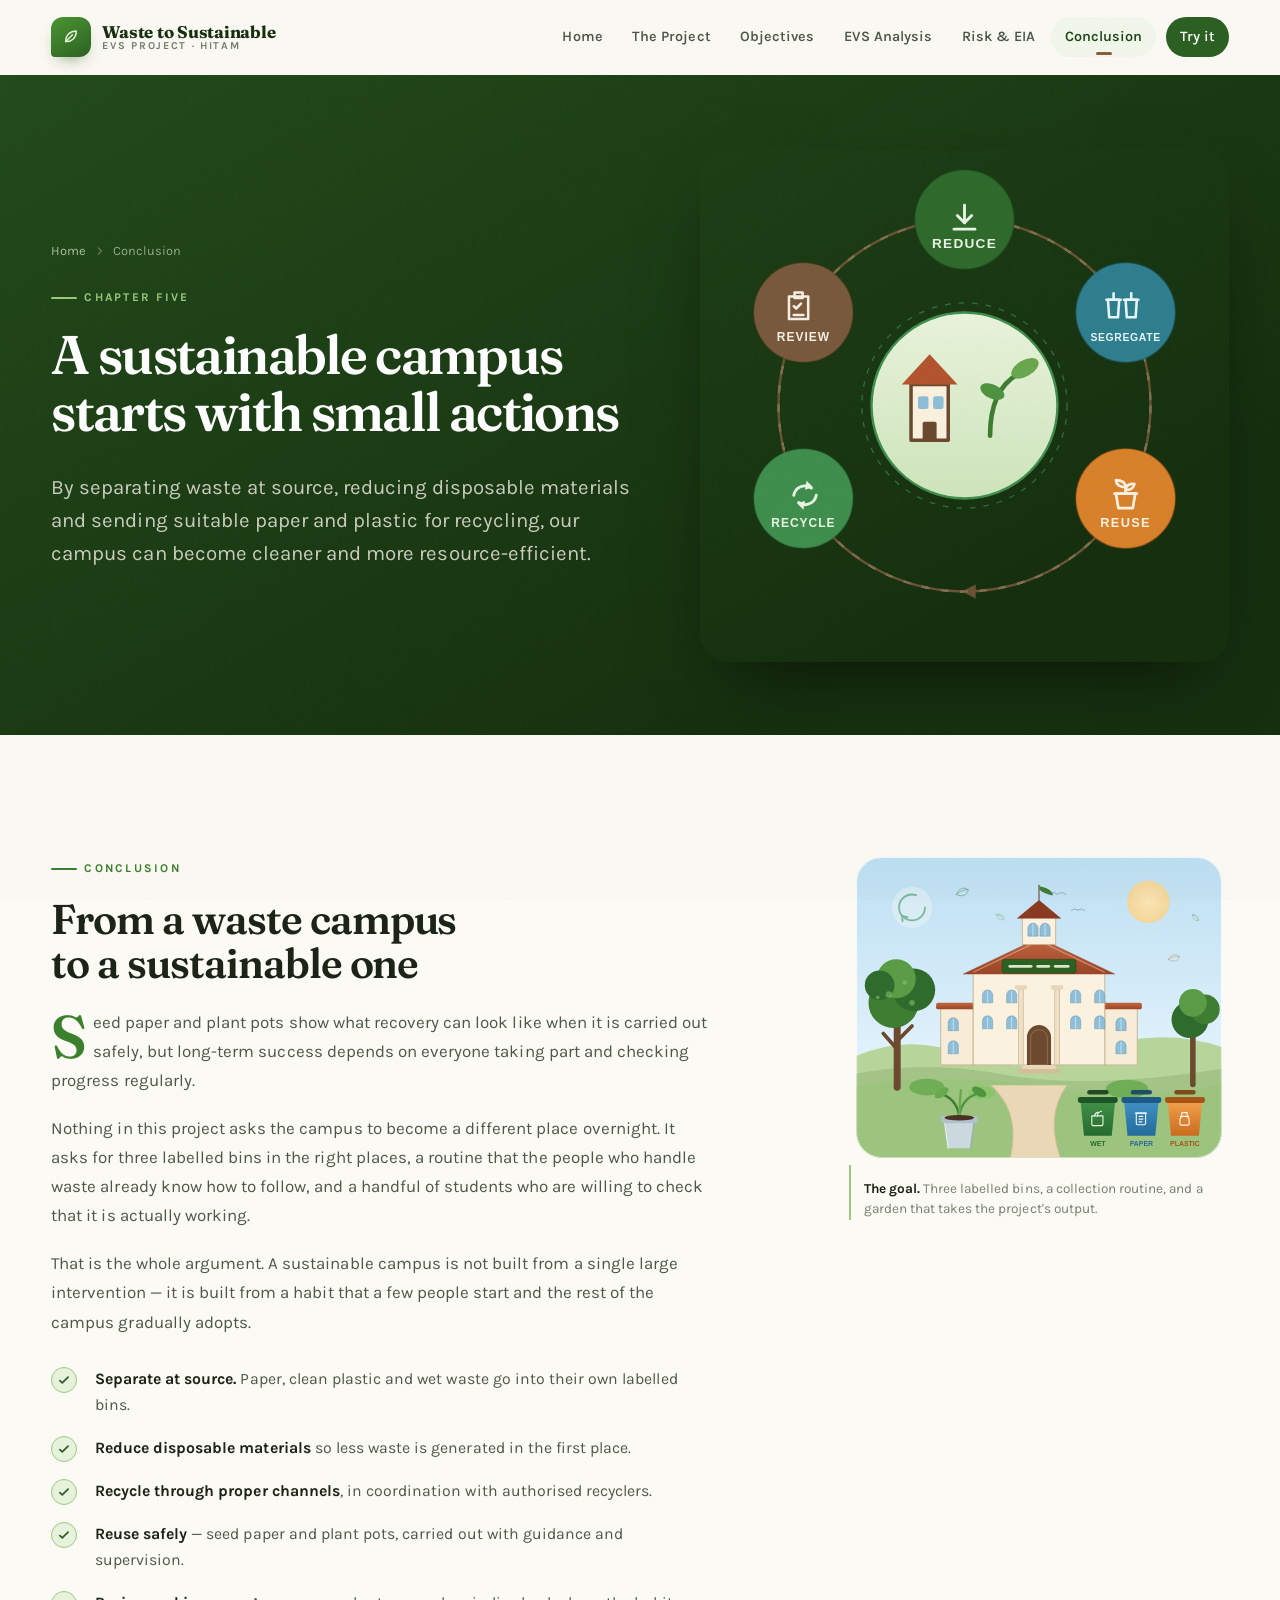
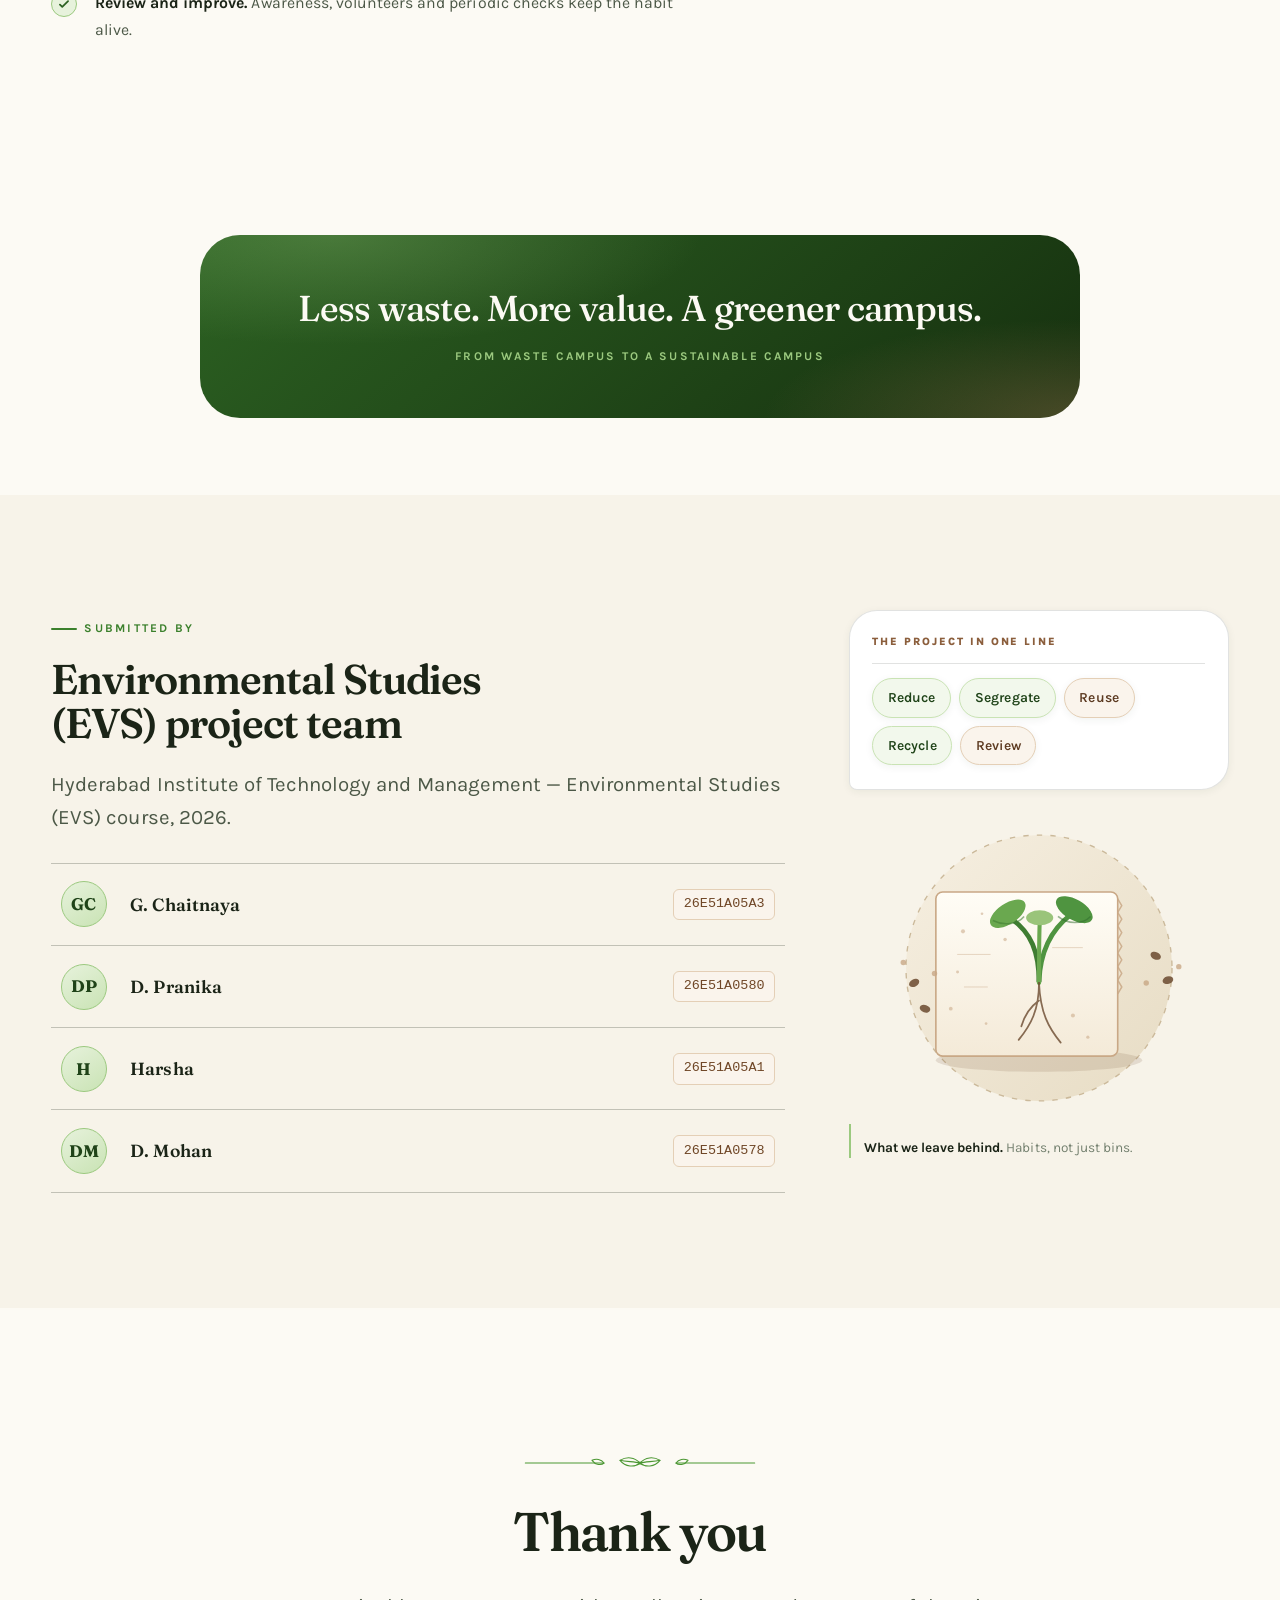
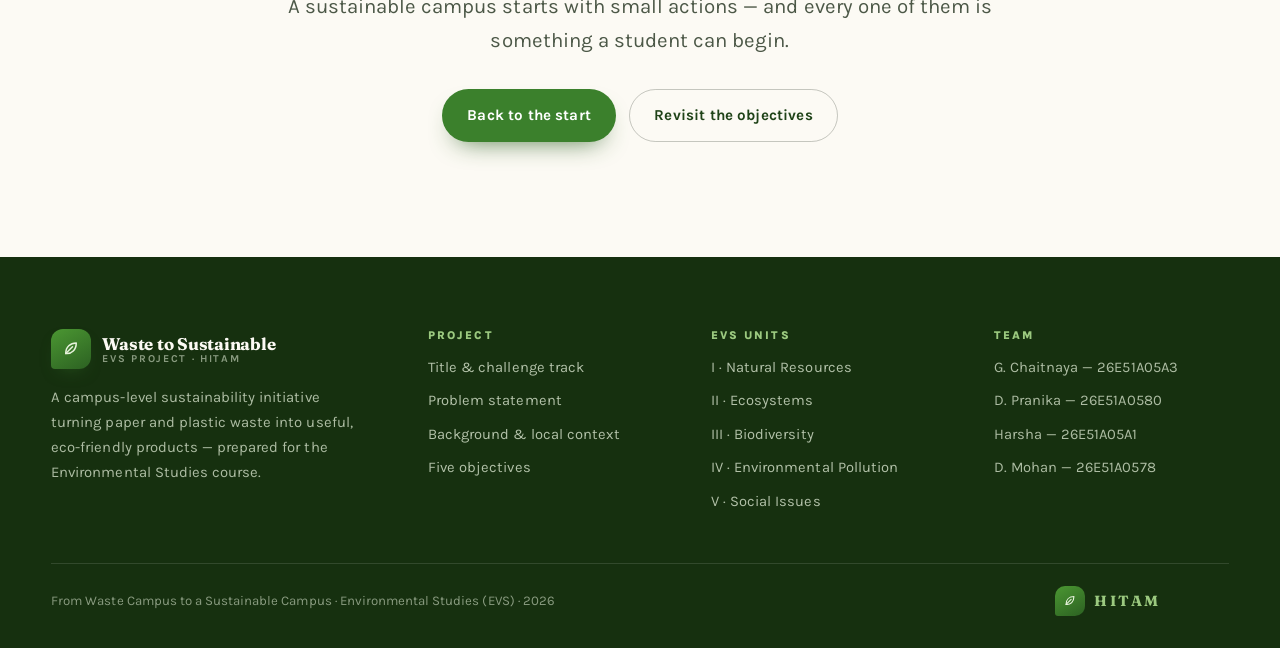
==== commit 017be4cb: "Update website content, styles, and assets" ====
--- a/conclusion.html
+++ b/conclusion.html
@@ -60,7 +60,7 @@
       </p>
     </div>
     <div class="phero__art">
-      <img src="assets/img/cycle-loop.svg" alt="Five-step loop connecting Reduce, Segregate, Recycle, Reuse and Educate around a campus building.">
+      <img src="assets/img/cycle-loop.svg" alt="Five-step loop connecting Reduce, Segregate, Reuse, Recycle and Review around a campus building.">
     </div>
   </div>
 </section>
@@ -72,8 +72,8 @@
       <span class="eyebrow">Conclusion</span>
       <h2 class="display-md">From a waste campus to a sustainable one</h2>
       <p>
-        Reuse ideas such as seed paper and plant pots can support awareness when carried out safely.
-        Long-term success depends on everyone taking part and checking progress regularly.
+        Seed paper and plant pots show what recovery can look like when it is carried out safely, but
+        long-term success depends on everyone taking part and checking progress regularly.
       </p>
       <p>
         Nothing in this project asks the campus to become a different place overnight. It asks for
@@ -92,7 +92,7 @@
         <li><span class="checklist__mark"><svg viewBox="0 0 24 24" fill="none" stroke="currentColor" stroke-width="3" stroke-linecap="round" stroke-linejoin="round"><path d="m5 13 4 4L19 7"/></svg></span><span><strong>Reduce disposable materials</strong> so less waste is generated in the first place.</span></li>
         <li><span class="checklist__mark"><svg viewBox="0 0 24 24" fill="none" stroke="currentColor" stroke-width="3" stroke-linecap="round" stroke-linejoin="round"><path d="m5 13 4 4L19 7"/></svg></span><span><strong>Recycle through proper channels</strong>, in coordination with authorised recyclers.</span></li>
         <li><span class="checklist__mark"><svg viewBox="0 0 24 24" fill="none" stroke="currentColor" stroke-width="3" stroke-linecap="round" stroke-linejoin="round"><path d="m5 13 4 4L19 7"/></svg></span><span><strong>Reuse safely</strong> — seed paper and plant pots, carried out with guidance and supervision.</span></li>
-        <li><span class="checklist__mark"><svg viewBox="0 0 24 24" fill="none" stroke="currentColor" stroke-width="3" stroke-linecap="round" stroke-linejoin="round"><path d="m5 13 4 4L19 7"/></svg></span><span><strong>Educate and review.</strong> Awareness, volunteers and periodic checks keep the habit alive.</span></li>
+        <li><span class="checklist__mark"><svg viewBox="0 0 24 24" fill="none" stroke="currentColor" stroke-width="3" stroke-linecap="round" stroke-linejoin="round"><path d="m5 13 4 4L19 7"/></svg></span><span><strong>Review and improve.</strong> Awareness, volunteers and periodic checks keep the habit alive.</span></li>
       </ul>
     </div>
 
@@ -122,8 +122,7 @@
       <span class="eyebrow">Submitted by</span>
       <h2 class="display-md">Environmental Studies (EVS) project team</h2>
       <p class="lede" style="margin:.7rem 0 1.8rem">
-        Hyderabad Institute of Technology and Management — submitted by four students of the EVS
-        course.
+        Hyderabad Institute of Technology and Management — Environmental Studies (EVS) course, 2026.
       </p>
 
       <div class="roster">
@@ -172,7 +171,7 @@
 <!-- ======================================================= THANKS -->
 <section class="section">
   <div class="shell shell--narrow text-center">
-    <img class="divider-leaf reveal" src="assets/img/leaf-rule.svg" alt="" style="width:240px;color:var(--green-500);margin-inline:auto">
+    <img class="divider-leaf reveal" src="assets/img/leaf-rule.svg" alt="" style="width:240px;margin-inline:auto">
     <h2 class="display-lg reveal" style="margin-top:.5rem">Thank you</h2>
     <p class="lede reveal" style="margin-inline:auto">
       A sustainable campus starts with small actions — and every one of them is something a student
@@ -205,7 +204,7 @@
         </p>
       </div>
       <div>
-        <h4>Project</h4>
+        <h3>Project</h3>
         <ul class="footer__list">
           <li><a href="project.html">Title &amp; challenge track</a></li>
           <li><a href="project.html#problem">Problem statement</a></li>
@@ -214,7 +213,7 @@
         </ul>
       </div>
       <div>
-        <h4>EVS units</h4>
+        <h3>EVS units</h3>
         <ul class="footer__list">
           <li><a href="evs-analysis.html#unit-1">I · Natural Resources</a></li>
           <li><a href="evs-analysis.html#unit-2">II · Ecosystems</a></li>
@@ -224,7 +223,7 @@
         </ul>
       </div>
       <div>
-        <h4>Team</h4>
+        <h3>Team</h3>
         <ul class="footer__list">
           <li>G. Chaitnaya — 26E51A05A3</li>
           <li>D. Pranika — 26E51A0580</li>
@@ -235,7 +234,14 @@
     </div>
     <div class="footer__bottom">
       <span>From Waste Campus to a Sustainable Campus · Environmental Studies (EVS) · <span data-year>2026</span></span>
-      <span class="footer__seal"><img src="assets/img/hitam-mark.png" alt="HITAM — find your path"></span>
+      <span class="footer__seal">
+        <span class="footer__seal__leaf" aria-hidden="true">
+          <svg viewBox="0 0 64 64" fill="none" stroke="currentColor" stroke-width="4" stroke-linecap="round" stroke-linejoin="round">
+            <path d="M18 44 C18 26 30 16 46 16 C46 34 34 46 18 44 Z"/><path d="M18 44 L36 26"/>
+          </svg>
+        </span>
+        <span class="footer__seal__name">HITAM</span>
+      </span>
     </div>
   </div>
 </footer>
--- a/assets/css/style.css
+++ b/assets/css/style.css
@@ -1250,7 +1250,7 @@
 }
 @media (max-width: 900px) { .footer__grid { grid-template-columns: repeat(2, minmax(0, 1fr)); } }
 @media (max-width: 520px) { .footer__grid { grid-template-columns: 1fr; } }
-.site-footer h4 {
+.site-footer h3 {
   font-size: 0.72rem;
   letter-spacing: 0.18em;
   text-transform: uppercase;
@@ -1275,12 +1275,34 @@
   font-size: 0.83rem;
   color: rgba(231, 242, 220, 0.55);
 }
+/* keep the bottom row clear of the floating back-to-top button */
+@media (min-width: 761px) {
+  .site-footer .footer__bottom { padding-right: 68px; }
+}
 .footer__seal {
   display: inline-flex;
   align-items: center;
   gap: 0.6rem;
 }
 .footer__seal img { height: 38px; width: auto; }
+.footer__seal__leaf {
+  width: 30px;
+  height: 30px;
+  flex: none;
+  border-radius: 10px 10px 10px 3px;
+  background: linear-gradient(150deg, var(--green-500), var(--green-700));
+  display: grid;
+  place-items: center;
+  color: var(--green-100);
+}
+.footer__seal__leaf svg { width: 18px; height: 18px; }
+.footer__seal__name {
+  font-family: var(--font-display);
+  font-size: 0.92rem;
+  font-weight: 700;
+  letter-spacing: 0.17em;
+  color: var(--green-300);
+}
 
 /* --------------------------------------------------------------------------
    20. BREADCRUMB / PAGE HERO (inner pages)
@@ -1347,6 +1369,17 @@
   display: flex;
   flex-wrap: wrap;
   gap: 0.5rem;
+}
+.tag-strip--stack {
+  display: flex;
+  flex-direction: column;
+  align-items: stretch;
+  gap: 0.4rem;
+}
+.tag-strip--stack .chip {
+  justify-content: flex-start;
+  border-radius: 10px;
+  padding: 0.55em 0.9em;
 }
 .stat {
   display: flex;
@@ -1516,7 +1549,7 @@
 .prose { max-width: 66ch; }
 .prose p { font-size: 1.06rem; line-height: 1.72; color: var(--ink-soft); }
 .prose p + p { margin-top: 1.1em; }
-.prose p:first-of-type::first-letter {
+.prose > p:first-of-type::first-letter {
   float: left;
   font-family: var(--font-display);
   font-size: 3.55em;
@@ -1537,6 +1570,8 @@
   box-shadow: var(--shadow-sm);
 }
 .sidecard + .sidecard { margin-top: 1rem; }
+/* sidecards sitting as grid siblings are laid out by the grid, not stacked */
+.grid > .sidecard + .sidecard { margin-top: 0; }
 .sidecard__title {
   font-family: var(--font-body);
   font-size: 0.68rem;
@@ -1650,11 +1685,16 @@
 }
 
 /* ------------------------------------------------------------ 6. FIGURES */
-.figure { margin: 0; }
+.figure {
+  margin: 0;
+  display: flex;
+  flex-direction: column;
+}
 .figure img { width: 100%; height: auto; border-radius: var(--r-lg); box-shadow: var(--shadow-md); }
 .figure--bare img { box-shadow: none; border-radius: 0; }
 .figure figcaption {
-  margin-top: 0.85rem;
+  margin-top: auto;
+  padding-top: 0.85rem;
   font-size: 0.85rem;
   color: var(--ink-mute);
   line-height: 1.5;
@@ -1721,12 +1761,14 @@
 /* ----------------------------------------------------------- 8. HOTSPOTS */
 .hotspot {
   position: relative;
+}
+.hotspot__img {
+  position: relative;
   border-radius: var(--r-xl);
   overflow: hidden;
   background: var(--green-050);
   box-shadow: var(--shadow-lg);
 }
-.hotspot__img { position: relative; }
 .hotspot__img img { width: 100%; height: auto; display: block; }
 .hotspot__pin {
   position: absolute;
@@ -1767,7 +1809,7 @@
   padding: 1.1rem 1.25rem;
   min-height: 108px;
 }
-.hotspot__panel h4 { font-size: 1.15rem; margin-bottom: 0.35rem; }
+.hotspot__panel h3 { font-size: 1.15rem; margin-bottom: 0.35rem; }
 .hotspot__panel p { font-size: 0.95rem; color: var(--ink-soft); margin: 0; }
 .hotspot__tabs { display: flex; flex-wrap: wrap; gap: 0.45rem; margin-top: 0.9rem; }
 .hotspot__tab {
@@ -1866,8 +1908,9 @@
 .acc__btn:hover { background: rgba(233,242,223,.6); padding-left: 0.9rem; }
 .acc__n { font-family: var(--font-display); font-size: 1.5rem; font-weight: 700; color: var(--green-200); }
 .acc__btn:hover .acc__n { color: var(--green-500); }
-.acc__t { font-family: var(--font-display); font-size: 1.2rem; font-weight: 600; color: var(--ink); }
-.acc__sub { font-size: 0.88rem; color: var(--ink-mute); margin-top: 0.15rem; }
+.acc__t { display: block; font-family: var(--font-display); font-size: 1.2rem; font-weight: 600; color: var(--ink); }
+.acc__sub { display: block; font-size: 0.88rem; color: var(--ink-mute); margin-top: 0.15rem; }
+.acc__h { display: block; min-width: 0; }
 .acc__ico {
   width: 32px; height: 32px; border-radius: 50%;
   border: 1.5px solid var(--line-strong);
@@ -1992,7 +2035,7 @@
   align-items: center;
   min-height: min(76vh, 760px);
 }
-.hero__grid .hero__copy { padding: clamp(3rem, 7vw, 6rem) 0 clamp(3rem, 7vw, 6rem) 0; }
+.hero__grid .hero__copy { padding: 0; }
 .hero__grid .hero__art { padding-right: max(0px, calc((100vw - var(--shell)) / -2)); }
 .hero__grid .hero__art img { width: 100%; border-radius: 0; }
 @media (max-width: 940px) {
@@ -2123,12 +2166,19 @@
   width: auto;
   margin-left: max(var(--gut), calc((100vw - var(--shell)) / 2));
   margin-right: 0;
-  padding-block: clamp(3rem, 7vw, 6rem);
+  padding-block: clamp(2rem, 4vw, 3.2rem);
   padding-right: clamp(1.5rem, 4vw, 4.5rem);
 }
-.hero--bleed .hero__art { align-self: stretch; display: flex; align-items: center; overflow: hidden; }
+.hero--bleed .hero__art {
+  align-self: stretch;
+  display: flex;
+  align-items: center;
+  justify-content: center;
+  overflow: hidden;
+  padding-right: 0;
+}
 .hero--bleed .hero__art img {
-  width: 116%; max-width: none; margin-left: -8%; border-radius: 0;
+  width: 100%; max-width: 100%; height: auto; margin: 0; border-radius: 0;
 }
 @media (max-width: 940px) {
   .hero--bleed .hero__grid { grid-template-columns: 1fr; }
@@ -2137,7 +2187,14 @@
     width: min(100% - (var(--gut) * 2), var(--shell));
     padding-right: 0;
   }
-  .hero--bleed .hero__art { max-width: 620px; margin-inline: auto; }
+  .hero--bleed .hero__art {
+    width: 100%;
+    max-width: 620px; margin-inline: auto;
+    padding-bottom: clamp(1.4rem, 4vw, 2.4rem);
+  }
+}
+@media (min-width: 941px) and (max-width: 1100px) {
+  .hero__title { font-size: clamp(2.8rem, 2rem + 3vw, 4rem); }
 }
 
 /* ------------------------------------------------------ 24. NAV v2 */
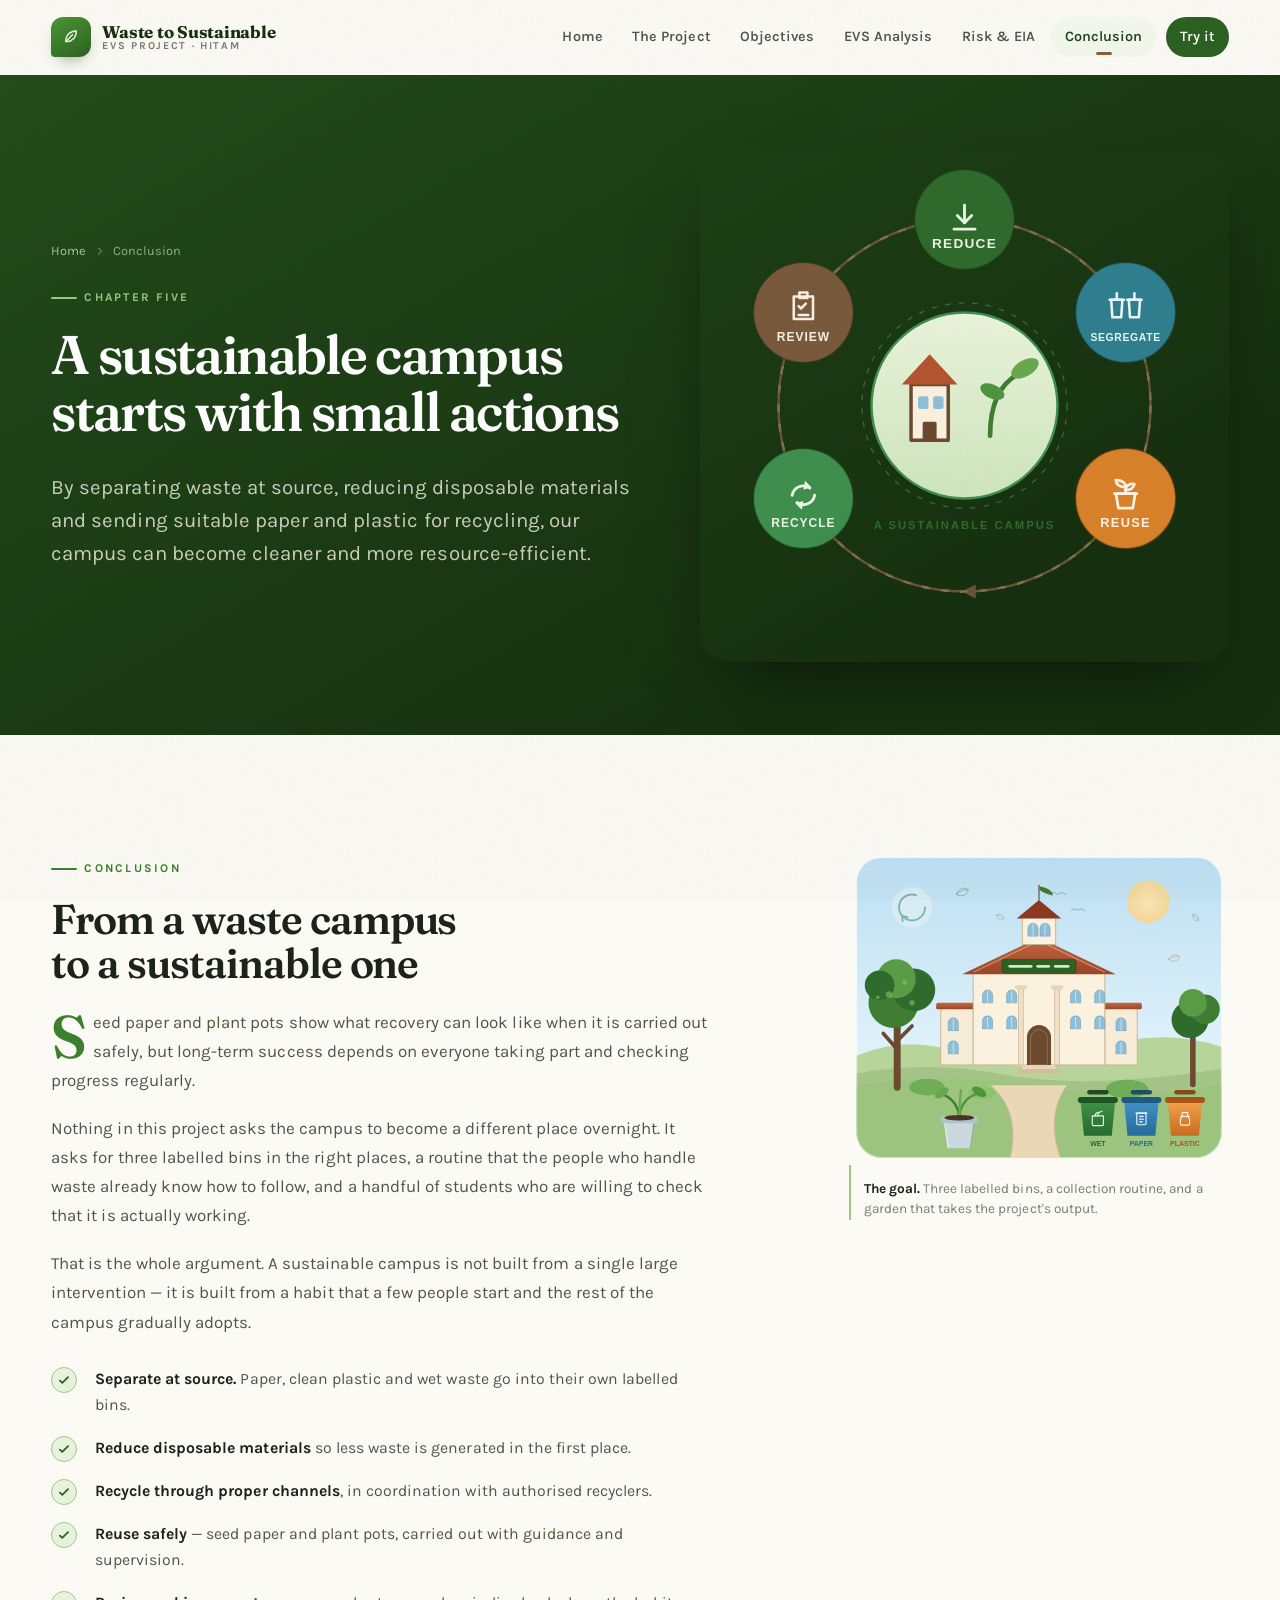
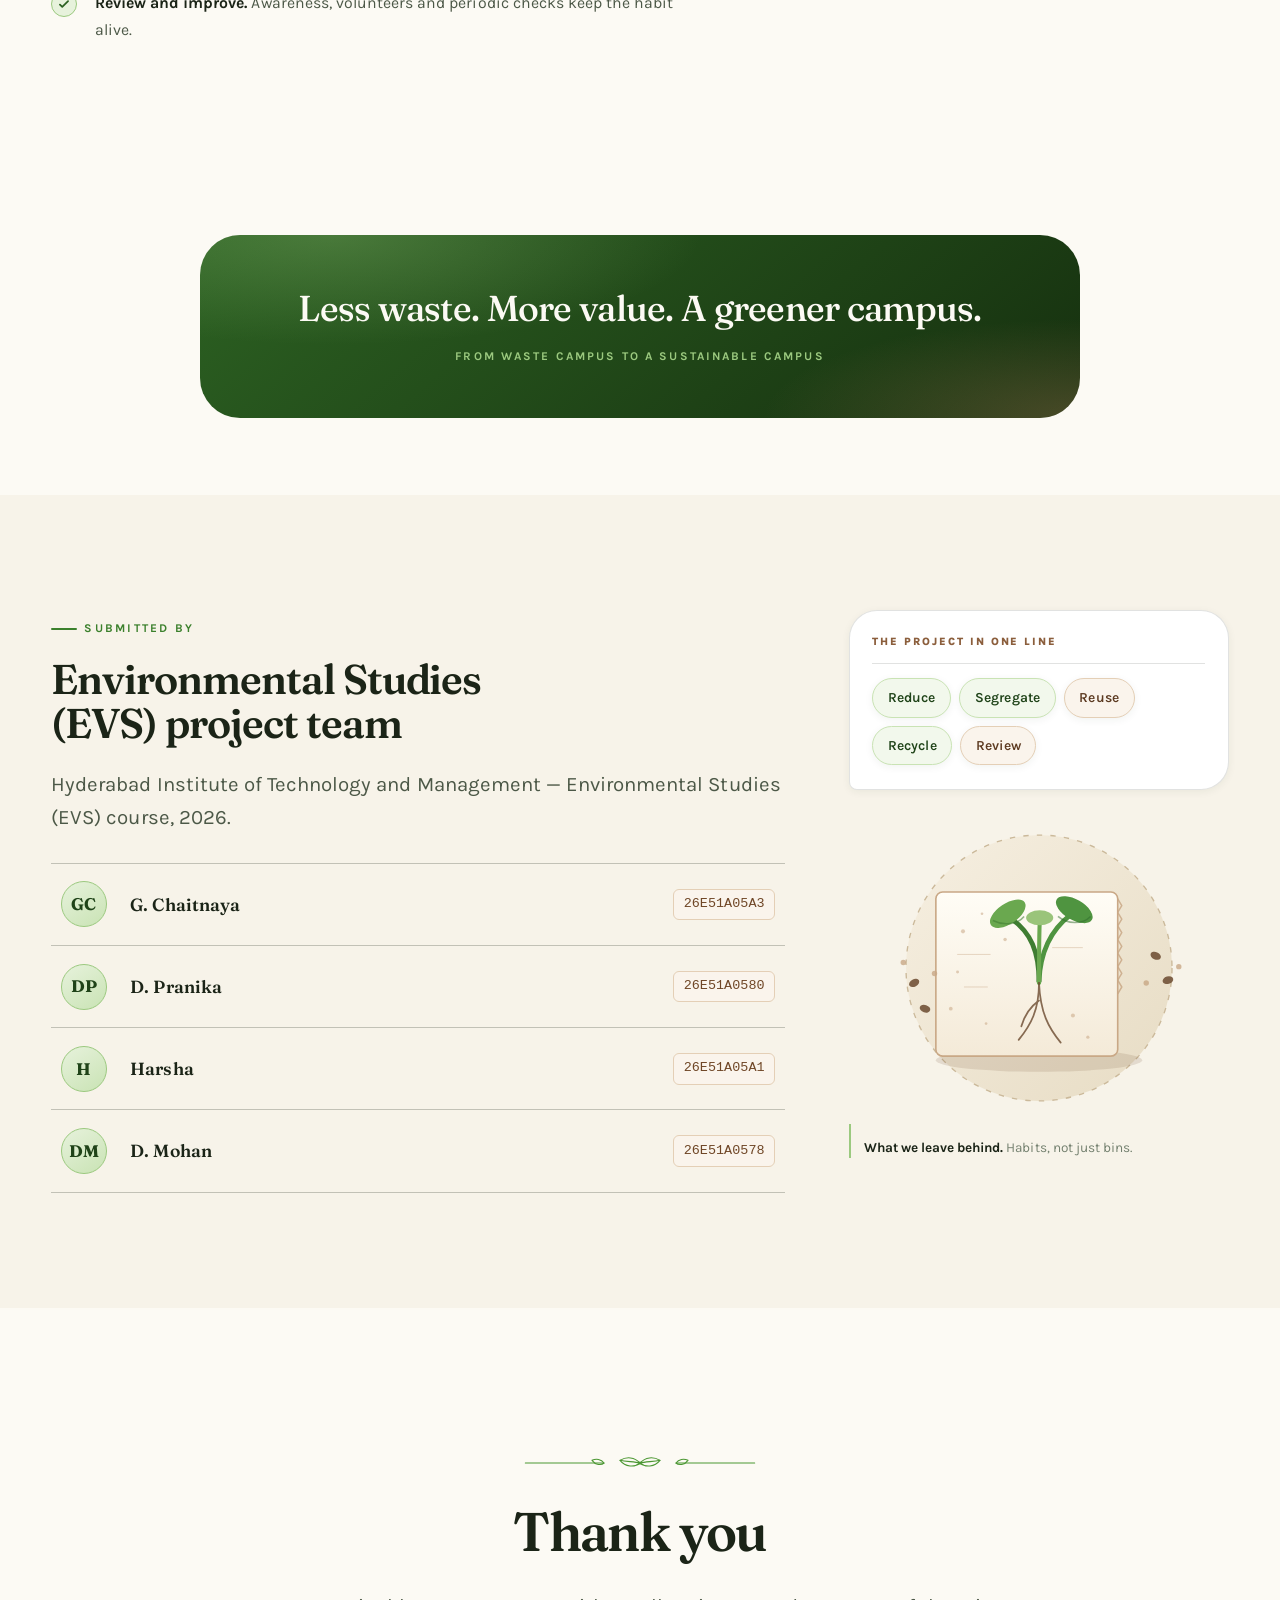
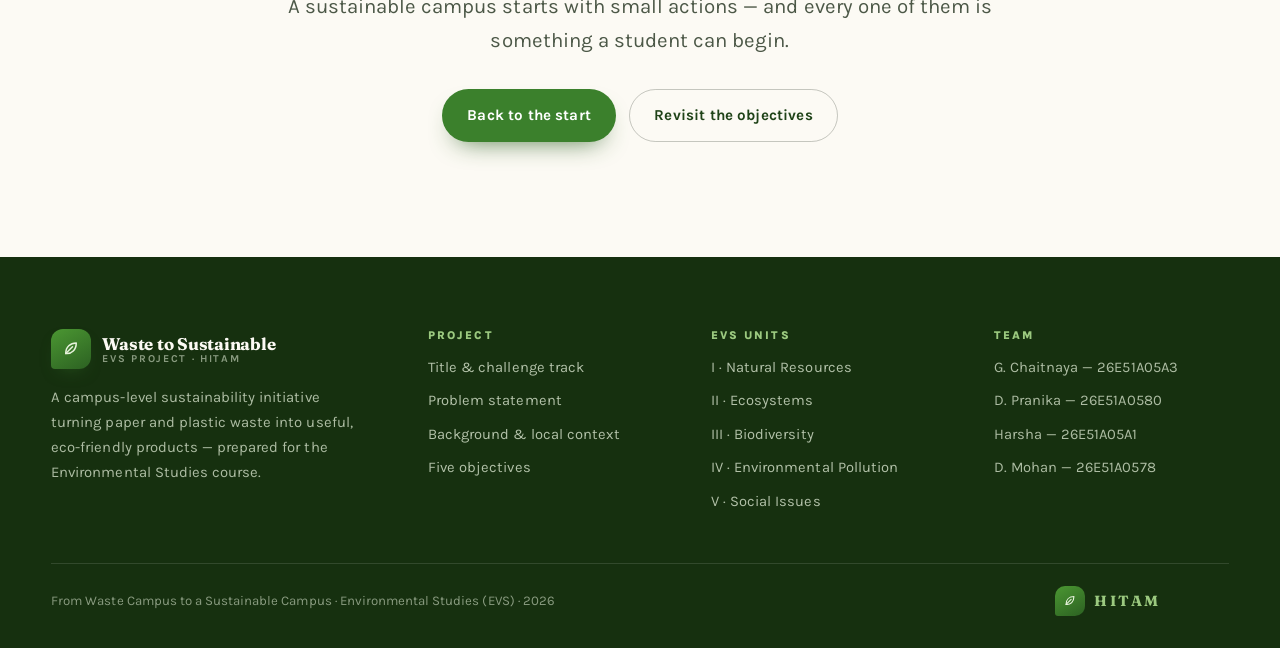
==== commit 1ec84ffb: "Bypass image cache and restore campus label on cycle loop diagram" ====
--- a/conclusion.html
+++ b/conclusion.html
@@ -60,7 +60,7 @@
       </p>
     </div>
     <div class="phero__art">
-      <img src="assets/img/cycle-loop.svg" alt="Five-step loop connecting Reduce, Segregate, Reuse, Recycle and Review around a campus building.">
+      <img src="assets/img/cycle-loop.svg?v=2" alt="Five-step loop connecting Reduce, Segregate, Reuse, Recycle and Review around a campus building.">
     </div>
   </div>
 </section>
